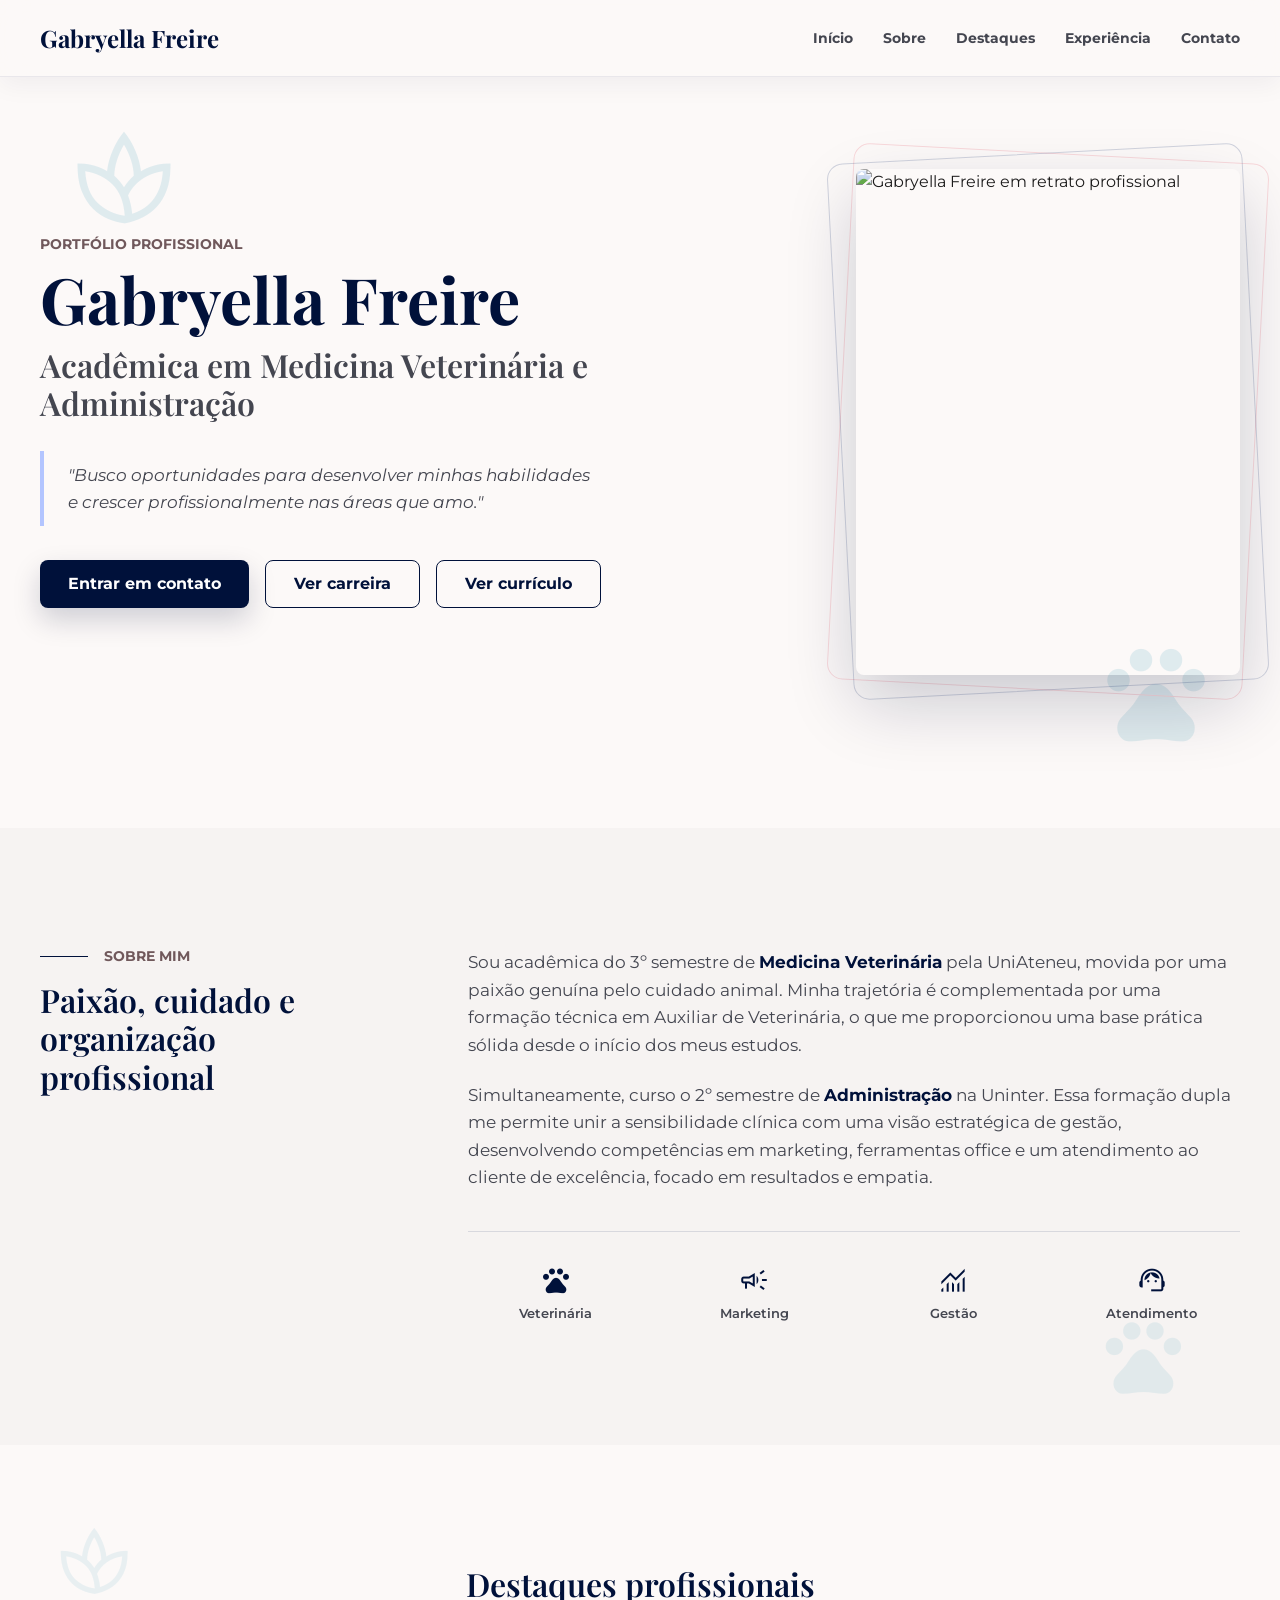
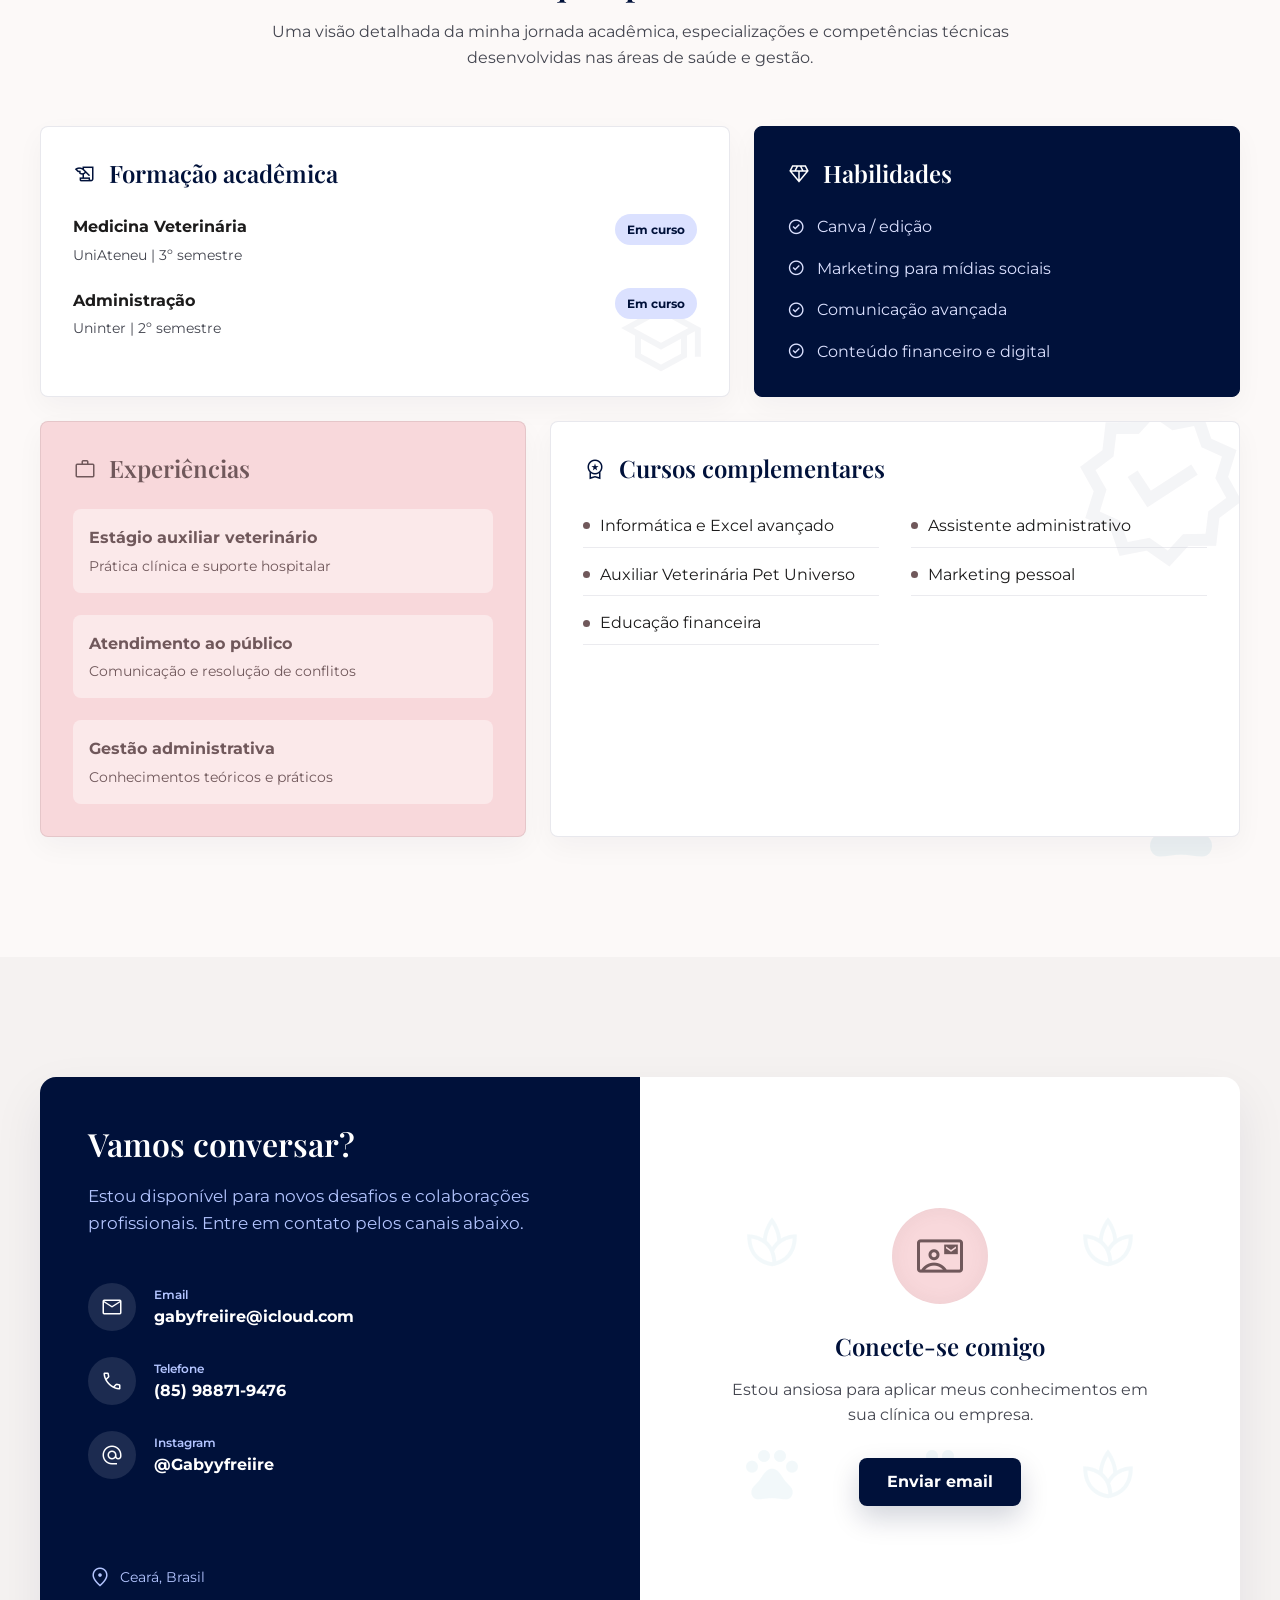
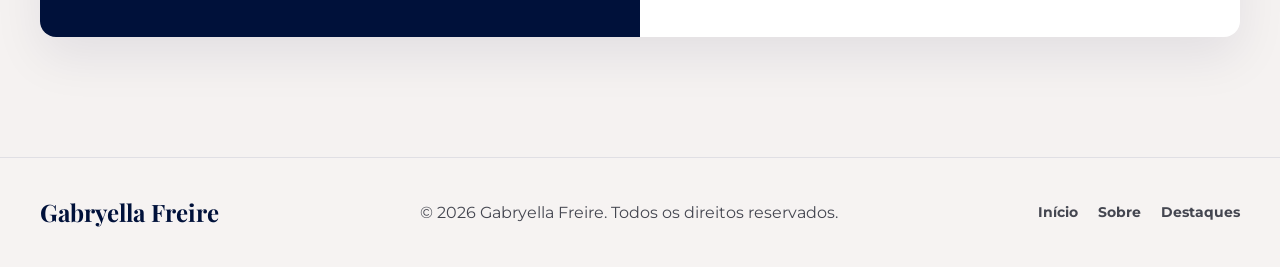
==== index.html @ 9328e7cc "Add files via upload" ====
<!DOCTYPE html>
<html lang="pt-BR">
<head>
  <meta charset="UTF-8">
  <meta name="viewport" content="width=device-width, initial-scale=1.0">
  <meta name="description" content="Portfólio profissional de Gabryella Freire, acadêmica em Medicina Veterinária e Administração.">
  <title>Gabryella Freire | Landing page</title>

  <link rel="preconnect" href="https://fonts.googleapis.com">
  <link rel="preconnect" href="https://fonts.gstatic.com" crossorigin>
  <link href="https://fonts.googleapis.com/css2?family=Montserrat:wght@400;500;600;700&family=Playfair+Display:wght@600;700&display=swap" rel="stylesheet">
  <link href="https://fonts.googleapis.com/css2?family=Material+Symbols+Outlined:wght,FILL@100..700,0..1&display=swap" rel="stylesheet">
  <link rel="stylesheet" href="style.css">
</head>
<body>
  <a class="skip-link" href="#conteudo">Pular para o conteúdo</a>

  <header class="site-header" id="topo">
    <nav class="nav container" aria-label="Navegação principal">
      <a class="brand" href="#home" aria-label="Ir para o início">Gabryella Freire</a>

      <button class="menu-toggle" type="button" aria-expanded="false" aria-controls="menu-principal" aria-label="Abrir menu">
        <span class="material-symbols-outlined" aria-hidden="true">menu</span>
      </button>

      <ul class="nav-list" id="menu-principal">
        <li><a href="#home">Início</a></li>
        <li><a href="#sobre">Sobre</a></li>
        <li><a href="#destaques">Destaques</a></li>
        <li><a href="#experiencias">Experiência</a></li>
        <li><a href="#contato">Contato</a></li>
      </ul>
    </nav>
  </header>

  <main id="conteudo">
    <section class="hero section" id="home" aria-labelledby="hero-title">
      <span class="decor decor-leaf material-symbols-outlined" aria-hidden="true">spa</span>
      <span class="decor decor-paw material-symbols-outlined" aria-hidden="true">pets</span>

      <div class="container hero-grid">
        <div class="hero-content">
          <p class="eyebrow">Portfólio Profissional</p>
          <h1 id="hero-title">Gabryella Freire</h1>
          <h2>Acadêmica em Medicina Veterinária e Administração</h2>
          <p class="hero-quote">"Busco oportunidades para desenvolver minhas habilidades e crescer profissionalmente nas áreas que amo."</p>

          <div class="hero-actions" aria-label="Ações principais">
            <a class="button button-primary" href="#contato">Entrar em contato</a>
            <a class="button button-secondary" href="#destaques">Ver carreira</a>
            <a class="button button-secondary" href="#curriculo-view" data-open-curriculo>Ver currículo</a>
          </div>
        </div>

        <div class="portrait-wrap" aria-label="Retrato profissional de Gabryella Freire">
          <div class="portrait-frame">
            <img
              src="assets/images/gabryella-hero.png"
              alt="Gabryella Freire em retrato profissional"
            >
          </div>
        </div>
      </div>
    </section>

    <section class="section about" id="sobre" aria-labelledby="sobre-title">
      <span class="decor decor-about-paw material-symbols-outlined" aria-hidden="true">pets</span>
      <div class="container split">
        <div class="section-heading">
          <p class="section-kicker">Sobre mim</p>
          <h2 id="sobre-title">Paixão, cuidado e organização profissional</h2>
        </div>

        <div class="about-copy">
          <p>Sou acadêmica do 3º semestre de <strong>Medicina Veterinária</strong> pela UniAteneu, movida por uma paixão genuína pelo cuidado animal. Minha trajetória é complementada por uma formação técnica em Auxiliar de Veterinária, o que me proporcionou uma base prática sólida desde o início dos meus estudos.</p>
          <p>Simultaneamente, curso o 2º semestre de <strong>Administração</strong> na Uninter. Essa formação dupla me permite unir a sensibilidade clínica com uma visão estratégica de gestão, desenvolvendo competências em marketing, ferramentas office e um atendimento ao cliente de excelência, focado em resultados e empatia.</p>

          <ul class="pillars" aria-label="Áreas de atuação">
            <li>
              <span class="material-symbols-outlined" aria-hidden="true">pets</span>
              <span>Veterinária</span>
            </li>
            <li>
              <span class="material-symbols-outlined" aria-hidden="true">campaign</span>
              <span>Marketing</span>
            </li>
            <li>
              <span class="material-symbols-outlined" aria-hidden="true">monitoring</span>
              <span>Gestão</span>
            </li>
            <li>
              <span class="material-symbols-outlined" aria-hidden="true">support_agent</span>
              <span>Atendimento</span>
            </li>
          </ul>
        </div>
      </div>
    </section>

    <section class="section highlights" id="destaques" aria-labelledby="destaques-title">
      <span class="decor decor-highlights-leaf material-symbols-outlined" aria-hidden="true">spa</span>
      <span class="decor decor-highlights-paw material-symbols-outlined" aria-hidden="true">pets</span>
      <div class="container">
        <div class="center-heading">
          <h2 id="destaques-title">Destaques profissionais</h2>
          <p>Uma visão detalhada da minha jornada acadêmica, especializações e competências técnicas desenvolvidas nas áreas de saúde e gestão.</p>
        </div>

        <div class="bento-grid">
          <article class="card card-wide" id="formacao" aria-labelledby="formacao-title">
            <span class="card-watermark material-symbols-outlined" aria-hidden="true">school</span>
            <div class="card-title">
              <span class="material-symbols-outlined" aria-hidden="true">history_edu</span>
              <h3 id="formacao-title">Formação acadêmica</h3>
            </div>

            <div class="timeline-list">
              <div class="timeline-item">
                <div>
                  <h4>Medicina Veterinária</h4>
                  <p>UniAteneu | 3º semestre</p>
                </div>
                <span class="status">Em curso</span>
              </div>
              <div class="timeline-item">
                <div>
                  <h4>Administração</h4>
                  <p>Uninter | 2º semestre</p>
                </div>
                <span class="status">Em curso</span>
              </div>
            </div>
          </article>

          <article class="card card-primary" id="habilidades" aria-labelledby="habilidades-title">
            <div class="card-title">
              <span class="material-symbols-outlined" aria-hidden="true">diamond</span>
              <h3 id="habilidades-title">Habilidades</h3>
            </div>

            <ul class="check-list">
              <li>Canva / edição</li>
              <li>Marketing para mídias sociais</li>
              <li>Comunicação avançada</li>
              <li>Conteúdo financeiro e digital</li>
            </ul>
          </article>

          <article class="card card-pink" id="experiencias" aria-labelledby="experiencias-title">
            <div class="card-title">
              <span class="material-symbols-outlined" aria-hidden="true">work</span>
              <h3 id="experiencias-title">Experiências</h3>
            </div>

            <div class="experience-list">
              <div>
                <h4>Estágio auxiliar veterinário</h4>
                <p>Prática clínica e suporte hospitalar</p>
              </div>
              <div>
                <h4>Atendimento ao público</h4>
                <p>Comunicação e resolução de conflitos</p>
              </div>
              <div>
                <h4>Gestão administrativa</h4>
                <p>Conhecimentos teóricos e práticos</p>
              </div>
            </div>
          </article>

          <article class="card card-wide" id="cursos" aria-labelledby="cursos-title">
            <span class="card-watermark material-symbols-outlined" aria-hidden="true">verified</span>
            <div class="card-title">
              <span class="material-symbols-outlined" aria-hidden="true">workspace_premium</span>
              <h3 id="cursos-title">Cursos complementares</h3>
            </div>

            <ul class="course-list">
              <li>Informática e Excel avançado</li>
              <li>Assistente administrativo</li>
              <li>Auxiliar Veterinária Pet Universo</li>
              <li>Marketing pessoal</li>
              <li>Educação financeira</li>
            </ul>
          </article>
        </div>
      </div>
    </section>

    <section class="section contact" id="contato" aria-labelledby="contato-title">
      <div class="container contact-panel">
        <div class="contact-info">
          <div>
            <h2 id="contato-title">Vamos conversar?</h2>
            <p>Estou disponível para novos desafios e colaborações profissionais. Entre em contato pelos canais abaixo.</p>

            <address class="contact-list">
              <a href="mailto:gabyfreiire@icloud.com" data-copy="gabyfreiire@icloud.com" data-copy-message="Email copiado!">
                <span class="material-symbols-outlined" aria-hidden="true">mail</span>
                <span><small>Email</small>gabyfreiire@icloud.com</span>
              </a>
              <a href="tel:+5585988719476" data-copy="(85) 98871-9476" data-copy-message="Telefone copiado!">
                <span class="material-symbols-outlined" aria-hidden="true">call</span>
                <span><small>Telefone</small>(85) 98871-9476</span>
              </a>
              <a href="https://www.instagram.com/gabyyfreiire/" target="_blank" rel="noopener noreferrer">
                <span class="material-symbols-outlined" aria-hidden="true">alternate_email</span>
                <span><small>Instagram</small>@Gabyyfreiire</span>
              </a>
            </address>
          </div>

          <p class="location">
            <span class="material-symbols-outlined" aria-hidden="true">location_on</span>
            Ceará, Brasil
          </p>
        </div>

        <div class="contact-cta">
          <div class="contact-pattern" aria-hidden="true">
            <span class="material-symbols-outlined">spa</span>
            <span class="material-symbols-outlined">pets</span>
            <span class="material-symbols-outlined">spa</span>
            <span class="material-symbols-outlined">pets</span>
            <span class="material-symbols-outlined">pets</span>
            <span class="material-symbols-outlined">spa</span>
          </div>

          <div class="contact-cta-content">
            <span class="contact-icon material-symbols-outlined" aria-hidden="true">contact_mail</span>
            <h3>Conecte-se comigo</h3>
            <p>Estou ansiosa para aplicar meus conhecimentos em sua clínica ou empresa.</p>
            <a
              class="button button-primary"
              href="https://mail.google.com/mail/?view=cm&fs=1&to=gabyfreiire%40icloud.com&su=Contato%20pelo%20portf%C3%B3lio"
              target="_blank"
              rel="noopener noreferrer"
              data-email-action
            >Enviar email</a>
          </div>
        </div>
      </div>
    </section>
  </main>

  <section class="curriculo-view" id="curriculo-view" aria-labelledby="curriculo-view-title" hidden>
    <div class="container curriculo-view-shell">
      <div class="curriculo-view-header">
        <h1 id="curriculo-view-title">Currículo Gabryella Freire</h1>
        <button class="button button-primary" type="button" data-close-curriculo>Voltar ao site</button>
      </div>

      <div class="curriculo-preview">
        <img
          src="assets/curriculo-gabryella.png"
          alt="Currículo de Gabryella Freire"
          data-curriculo-image
          hidden
        >
        <div class="curriculo-placeholder" data-curriculo-placeholder>
          <h2>Currículo em breve</h2>
          <p>Adicione o arquivo <strong>assets/curriculo-gabryella.png</strong> para visualizar o currículo aqui.</p>
        </div>
      </div>
    </div>
  </section>

  <footer class="site-footer">
    <div class="container footer-content">
      <a class="brand" href="#topo">Gabryella Freire</a>
      <p>© 2026 Gabryella Freire. Todos os direitos reservados.</p>
      <div class="footer-links" aria-label="Links do rodapé">
        <a href="#home">Início</a>
        <a href="#sobre">Sobre</a>
        <a href="#destaques">Destaques</a>
      </div>
    </div>
  </footer>

  <div class="toast" role="status" aria-live="polite" aria-atomic="true"></div>
  <script src="script.js"></script>
</body>
</html>
---- style.css ----
:root {
  --surface: #fcf9f8;
  --surface-low: #f6f3f2;
  --surface-high: #e5e2e1;
  --white: #ffffff;
  --ink: #1c1b1b;
  --muted: #444650;
  --line: #c5c6d2;
  --primary: #00113a;
  --primary-bright: #002366;
  --primary-soft: #dbe1ff;
  --primary-soft-strong: #b3c5ff;
  --pink: #f8d8db;
  --pink-strong: #70585b;
  --decor-accent: #2790b0;
  --shadow: 0 20px 50px rgba(0, 17, 58, 0.08);
  --shadow-hover: 0 26px 60px rgba(0, 17, 58, 0.14);
  --radius: 8px;
  --radius-lg: 16px;
  --container: 1200px;
  --section-gap: 120px;
}

* {
  box-sizing: border-box;
}

html {
  scroll-behavior: smooth;
}

body {
  margin: 0;
  background: var(--surface);
  color: var(--ink);
  font-family: "Montserrat", Arial, sans-serif;
  font-size: 16px;
  line-height: 1.6;
}

body.menu-open {
  overflow: hidden;
}

img {
  display: block;
  max-width: 100%;
}

a {
  color: inherit;
  text-decoration: none;
}

button {
  font: inherit;
}

h1,
h2,
h3 {
  margin: 0;
  color: var(--primary);
  font-family: "Playfair Display", Georgia, serif;
  letter-spacing: 0;
  line-height: 1.2;
}

h1 {
  font-size: 4rem;
  font-weight: 700;
}

h2 {
  font-size: 2rem;
  font-weight: 600;
}

h3 {
  font-size: 1.5rem;
  font-weight: 600;
}

p {
  margin: 0;
}

ul {
  margin: 0;
  padding: 0;
  list-style: none;
}

.material-symbols-outlined {
  font-variation-settings: "FILL" 0, "wght" 300, "GRAD" 0, "opsz" 24;
  vertical-align: middle;
}

.skip-link {
  position: fixed;
  top: 12px;
  left: 12px;
  z-index: 100;
  padding: 10px 14px;
  border-radius: var(--radius);
  background: var(--primary);
  color: var(--white);
  transform: translateY(-150%);
  transition: transform 180ms ease;
}

.skip-link:focus {
  transform: translateY(0);
}

.container {
  width: min(100% - 48px, var(--container));
  margin-inline: auto;
}

.section {
  padding: var(--section-gap) 0;
  scroll-margin-top: 92px;
}

.site-header {
  position: fixed;
  inset: 0 0 auto;
  z-index: 50;
  border-bottom: 1px solid rgba(197, 198, 210, 0.35);
  background: rgba(252, 249, 248, 0.88);
  box-shadow: 0 8px 24px rgba(0, 17, 58, 0.05);
  backdrop-filter: blur(16px);
}

.nav {
  display: flex;
  min-height: 76px;
  align-items: center;
  justify-content: space-between;
  gap: 24px;
}

.brand {
  color: var(--primary);
  font-family: "Playfair Display", Georgia, serif;
  font-size: 1.5rem;
  font-weight: 700;
  line-height: 1.2;
}

.nav-list {
  display: flex;
  align-items: center;
  gap: 30px;
}

.nav-list a,
.footer-links a {
  color: var(--muted);
  font-size: 0.9rem;
  font-weight: 700;
  transition: color 180ms ease;
}

.nav-list a:hover,
.nav-list a:focus-visible,
.footer-links a:hover,
.footer-links a:focus-visible {
  color: var(--primary);
}

.menu-toggle {
  display: none;
  width: 44px;
  height: 44px;
  place-items: center;
  border: 1px solid rgba(0, 17, 58, 0.28);
  border-radius: var(--radius);
  background: var(--primary-soft);
  color: var(--primary);
  cursor: pointer;
}

.menu-toggle .material-symbols-outlined {
  font-size: 1.75rem;
  line-height: 1;
}

.hero {
  position: relative;
  display: flex;
  min-height: 92vh;
  align-items: center;
  overflow: hidden;
  padding-top: 136px;
}

.hero-grid {
  display: grid;
  grid-template-columns: minmax(0, 1fr) minmax(320px, 0.78fr);
  gap: 72px;
  align-items: center;
}

.hero-content {
  max-width: 660px;
}

.eyebrow,
.section-kicker {
  color: var(--pink-strong);
  font-size: 0.88rem;
  font-weight: 700;
  line-height: 1.2;
  text-transform: uppercase;
}

.section-kicker {
  display: flex;
  align-items: center;
  gap: 16px;
  margin-bottom: 16px;
}

.section-kicker::before {
  content: "";
  width: 48px;
  height: 1px;
  background: var(--primary);
}

.hero h1 {
  margin-top: 8px;
}

.hero h2 {
  max-width: 620px;
  margin-top: 8px;
  color: var(--muted);
}

.hero-quote {
  max-width: 560px;
  margin-top: 28px;
  padding: 10px 0 10px 24px;
  border-left: 4px solid var(--primary-soft-strong);
  color: var(--muted);
  font-size: 1.08rem;
  font-style: italic;
}

.hero-actions {
  display: flex;
  flex-wrap: wrap;
  gap: 16px;
  margin-top: 34px;
}

.button {
  display: inline-flex;
  min-height: 48px;
  align-items: center;
  justify-content: center;
  border-radius: var(--radius);
  padding: 13px 28px;
  font-weight: 700;
  line-height: 1.2;
  transition: background 180ms ease, box-shadow 180ms ease, color 180ms ease, transform 180ms ease;
}

.button:hover,
.button:focus-visible {
  transform: translateY(-2px);
}

.button-primary {
  background: var(--primary);
  color: var(--white);
  box-shadow: 0 12px 28px rgba(0, 17, 58, 0.18);
}

.button-primary:hover,
.button-primary:focus-visible {
  background: var(--primary-bright);
  box-shadow: 0 16px 36px rgba(0, 17, 58, 0.24);
}

.button-secondary {
  border: 1px solid var(--primary);
  color: var(--primary);
}

.button-secondary:hover,
.button-secondary:focus-visible {
  background: rgba(248, 216, 219, 0.35);
}

.portrait-wrap {
  justify-self: end;
}

.portrait-frame {
  position: relative;
  width: min(384px, 78vw);
  aspect-ratio: 0.76;
  border-radius: var(--radius-lg);
}

.portrait-frame::before,
.portrait-frame::after {
  content: "";
  position: absolute;
  inset: -16px;
  border-radius: var(--radius-lg);
  pointer-events: none;
  transition: transform 300ms ease;
}

.portrait-frame::before {
  border: 1px solid var(--pink);
  transform: rotate(3deg);
}

.portrait-frame::after {
  border: 1px solid rgba(0, 35, 102, 0.18);
  transform: rotate(-3deg);
}

.portrait-frame:hover::before {
  transform: rotate(6deg);
}

.portrait-frame:hover::after {
  transform: rotate(-1deg);
}

.portrait-frame img {
  position: relative;
  z-index: 1;
  width: 100%;
  height: 100%;
  border-radius: var(--radius);
  box-shadow: 0 28px 70px rgba(0, 17, 58, 0.2);
  filter: grayscale(20%);
  object-fit: cover;
  transition: filter 300ms ease;
}

.portrait-frame:hover img {
  filter: grayscale(0);
}

.decor {
  position: absolute;
  z-index: 0;
  color: var(--decor-accent);
  font-size: 7.5rem;
  opacity: 0.13;
  pointer-events: none;
  user-select: none;
}

.decor-leaf {
  top: 116px;
  left: 5vw;
}

.decor-paw {
  right: 5vw;
  bottom: 76px;
}

.about {
  position: relative;
  overflow: hidden;
  background: var(--surface-low);
}

.about .container,
.highlights .container {
  position: relative;
  z-index: 1;
}

.decor-about-paw {
  right: 7vw;
  bottom: 42px;
  font-size: 5.8rem;
  opacity: 0.095;
}

.highlights {
  position: relative;
  overflow: hidden;
}

.decor-highlights-leaf {
  top: 72px;
  left: 4vw;
  font-size: 5.4rem;
  opacity: 0.085;
}

.decor-highlights-paw {
  right: 4vw;
  bottom: 92px;
  font-size: 6rem;
  opacity: 0.075;
}

.split {
  display: grid;
  grid-template-columns: 0.45fr 1fr;
  gap: 80px;
  align-items: start;
}

.about-copy {
  color: var(--muted);
  font-size: 1.08rem;
}

.about-copy p + p {
  margin-top: 22px;
}

.about-copy strong {
  color: var(--primary);
}

.pillars {
  display: grid;
  grid-template-columns: repeat(4, minmax(0, 1fr));
  gap: 22px;
  margin-top: 40px;
  padding-top: 32px;
  border-top: 1px solid rgba(197, 198, 210, 0.6);
}

.pillars li {
  display: grid;
  justify-items: center;
  gap: 8px;
  color: var(--muted);
  font-size: 0.8rem;
  font-weight: 600;
  text-align: center;
}

.pillars .material-symbols-outlined {
  color: var(--primary);
  font-size: 2rem;
}

.center-heading {
  max-width: 760px;
  margin: 0 auto 56px;
  text-align: center;
}

.center-heading p {
  margin-top: 16px;
  color: var(--muted);
}

.bento-grid {
  display: grid;
  grid-template-columns: repeat(12, minmax(0, 1fr));
  gap: 24px;
}

.card {
  position: relative;
  min-height: 100%;
  overflow: hidden;
  border: 1px solid rgba(197, 198, 210, 0.4);
  border-radius: var(--radius);
  background: var(--white);
  box-shadow: 0 10px 28px rgba(0, 17, 58, 0.04);
  padding: 32px;
  transition: box-shadow 220ms ease, transform 220ms ease;
}

.card:hover {
  box-shadow: var(--shadow-hover);
  transform: translateY(-4px);
}

.card-wide {
  grid-column: span 7;
}

.card-primary {
  grid-column: span 5;
  border-color: var(--primary);
  background: var(--primary);
  color: var(--primary-soft);
}

.card-pink {
  grid-column: span 5;
  border-color: rgba(112, 88, 91, 0.14);
  background: var(--pink);
  color: var(--pink-strong);
}

.card-title {
  position: relative;
  z-index: 1;
  display: flex;
  align-items: center;
  gap: 12px;
  margin-bottom: 26px;
}

.card-title .material-symbols-outlined {
  color: var(--primary);
}

.card-primary .card-title .material-symbols-outlined,
.card-primary h3 {
  color: var(--white);
}

.card-pink h3,
.card-pink .card-title .material-symbols-outlined {
  color: var(--pink-strong);
}

.card-watermark {
  position: absolute;
  right: 20px;
  bottom: 8px;
  color: rgba(0, 17, 58, 0.045);
  font-size: 6rem;
}

.card:nth-child(4) .card-watermark {
  top: -34px;
  right: -18px;
  bottom: auto;
  font-size: 12rem;
  transform: rotate(12deg);
}

.timeline-list,
.experience-list {
  position: relative;
  z-index: 1;
  display: grid;
  gap: 22px;
}

.timeline-item {
  display: flex;
  align-items: flex-start;
  justify-content: space-between;
  gap: 18px;
}

.timeline-item h4,
.experience-list h4 {
  margin: 0;
  color: var(--ink);
  font-size: 1rem;
}

.timeline-item p,
.experience-list p {
  margin-top: 4px;
  color: var(--muted);
  font-size: 0.86rem;
}

.status {
  flex: 0 0 auto;
  border-radius: 999px;
  background: var(--primary-soft);
  color: var(--primary);
  padding: 6px 12px;
  font-size: 0.75rem;
  font-weight: 700;
}

.check-list {
  display: grid;
  gap: 16px;
}

.check-list li {
  display: flex;
  align-items: center;
  gap: 12px;
}

.check-list li::before {
  content: "check_circle";
  color: var(--primary-soft);
  font-family: "Material Symbols Outlined";
  font-size: 1.15rem;
  line-height: 1;
}

.experience-list > div {
  border-radius: var(--radius);
  background: rgba(255, 255, 255, 0.42);
  padding: 16px;
}

.experience-list h4,
.experience-list p {
  color: var(--pink-strong);
}

.course-list {
  position: relative;
  z-index: 1;
  display: grid;
  grid-template-columns: repeat(2, minmax(0, 1fr));
  column-gap: 32px;
  row-gap: 10px;
}

.course-list li {
  display: flex;
  align-items: center;
  gap: 10px;
  border-bottom: 1px solid rgba(197, 198, 210, 0.35);
  padding: 4px 0 8px;
}

.course-list li::before {
  content: "";
  width: 7px;
  height: 7px;
  flex: 0 0 auto;
  border-radius: 50%;
  background: var(--pink-strong);
}

.contact {
  background: rgba(229, 226, 225, 0.3);
}

.contact-panel {
  display: grid;
  grid-template-columns: 1fr 1fr;
  overflow: hidden;
  border-radius: var(--radius-lg);
  background: var(--white);
  box-shadow: var(--shadow);
}

.contact-info {
  display: flex;
  min-height: 560px;
  flex-direction: column;
  justify-content: space-between;
  background: var(--primary);
  color: var(--white);
  padding: 48px;
}

.contact-info h2 {
  color: var(--white);
}

.contact-info > div > p {
  max-width: 500px;
  margin-top: 20px;
  color: var(--primary-soft-strong);
  font-size: 1.05rem;
}

.contact-list {
  display: grid;
  gap: 26px;
  margin-top: 46px;
  font-style: normal;
}

.contact-list a {
  display: flex;
  align-items: center;
  gap: 18px;
}

.contact-list a > .material-symbols-outlined {
  display: grid;
  width: 48px;
  height: 48px;
  flex: 0 0 auto;
  place-items: center;
  border-radius: 50%;
  background: rgba(255, 255, 255, 0.11);
  transition: background 180ms ease;
}

.contact-list a:hover > .material-symbols-outlined,
.contact-list a:focus-visible > .material-symbols-outlined {
  background: rgba(255, 255, 255, 0.2);
}

.contact-list small {
  display: block;
  color: var(--primary-soft-strong);
  font-size: 0.75rem;
  font-weight: 600;
}

.contact-list span:last-child {
  font-weight: 700;
  overflow-wrap: anywhere;
}

.location {
  display: flex;
  align-items: center;
  gap: 8px;
  color: var(--primary-soft-strong);
  font-size: 0.86rem;
}

.contact-cta {
  position: relative;
  display: grid;
  min-height: 560px;
  place-items: center;
  padding: 48px;
}

.contact-pattern {
  position: absolute;
  inset: 0;
  display: grid;
  grid-template-columns: repeat(3, 1fr);
  align-items: center;
  justify-items: center;
  padding: 48px;
  color: var(--decor-accent);
  opacity: 0.055;
  pointer-events: none;
}

.contact-pattern .material-symbols-outlined {
  font-size: 4rem;
}

.contact-cta-content {
  position: relative;
  z-index: 1;
  max-width: 420px;
  text-align: center;
}

.contact-icon {
  display: grid;
  width: 96px;
  height: 96px;
  place-items: center;
  border-radius: 50%;
  margin: 0 auto 28px;
  background: var(--pink);
  box-shadow: inset 0 0 18px rgba(112, 88, 91, 0.08);
  color: var(--pink-strong);
  font-size: 3rem;
}

.contact-cta-content p {
  margin: 16px 0 30px;
  color: var(--muted);
}

.site-footer {
  border-top: 1px solid rgba(197, 198, 210, 0.45);
  background: var(--surface-low);
  padding: 40px 0;
}

.footer-content {
  display: flex;
  align-items: center;
  justify-content: space-between;
  gap: 24px;
}

.footer-content p {
  color: var(--muted);
  text-align: center;
}

.footer-links {
  display: flex;
  gap: 20px;
}

.toast {
  position: fixed;
  right: 24px;
  bottom: 24px;
  z-index: 80;
  max-width: calc(100vw - 48px);
  border: 1px solid rgba(197, 198, 210, 0.45);
  border-radius: var(--radius);
  background: var(--primary);
  box-shadow: var(--shadow);
  color: var(--white);
  font-weight: 700;
  opacity: 0;
  padding: 12px 16px;
  pointer-events: none;
  transform: translateY(10px);
  transition: opacity 180ms ease, transform 180ms ease;
}

.toast.is-visible {
  opacity: 1;
  transform: translateY(0);
}

.resume-nav a {
  color: var(--muted);
  font-size: 0.9rem;
  font-weight: 700;
  transition: color 180ms ease;
}

.resume-nav a:hover,
.resume-nav a:focus-visible {
  color: var(--primary);
}

.resume-main {
  padding-top: 76px;
}

.resume-page .section {
  padding-top: 64px;
}

.resume-shell {
  display: grid;
  gap: 28px;
}

.resume-header {
  display: flex;
  align-items: flex-end;
  justify-content: space-between;
  gap: 24px;
}

.resume-header h1 {
  margin-top: 8px;
  font-size: 3rem;
}

.resume-viewer {
  width: 100%;
  min-height: 74vh;
  border: 1px solid rgba(197, 198, 210, 0.55);
  border-radius: var(--radius-lg);
  background: var(--white);
  box-shadow: var(--shadow);
}

.resume-pdf {
  display: block;
  width: 100%;
  min-height: 74vh;
  border: 0;
  border-radius: var(--radius-lg);
}

.resume-fallback {
  display: grid;
  min-height: 420px;
  place-items: center;
  gap: 14px;
  padding: 40px;
  text-align: center;
}

.resume-fallback .material-symbols-outlined {
  color: var(--primary);
  font-size: 3rem;
}

.resume-fallback p {
  color: var(--muted);
}

.curriculo-view {
  min-height: 100vh;
  padding: 64px 0;
  background: var(--surface);
}

body.is-curriculo-open .site-header,
body.is-curriculo-open main,
body.is-curriculo-open .site-footer {
  display: none;
}

body.is-curriculo-open .curriculo-view {
  display: block;
}

.curriculo-view-shell {
  display: grid;
  gap: 28px;
}

.curriculo-view-header {
  display: flex;
  align-items: center;
  justify-content: space-between;
  gap: 24px;
}

.curriculo-view-header h1 {
  font-size: 3rem;
}

.curriculo-preview {
  overflow: hidden;
  border: 1px solid rgba(197, 198, 210, 0.55);
  border-radius: var(--radius-lg);
  background: var(--white);
  box-shadow: var(--shadow);
}

.curriculo-preview img {
  width: 100%;
  height: auto;
}

.curriculo-preview img[hidden],
.curriculo-placeholder[hidden] {
  display: none;
}

.curriculo-placeholder {
  display: grid;
  min-height: 520px;
  place-items: center;
  gap: 14px;
  padding: 40px;
  text-align: center;
}

.curriculo-placeholder p {
  color: var(--muted);
}

@media (max-width: 980px) {
  :root {
    --section-gap: 82px;
  }

  body.menu-open::before {
    content: "";
    position: fixed;
    inset: 0;
    z-index: 45;
    background: rgba(0, 17, 58, 0.36);
    backdrop-filter: blur(10px);
  }

  .menu-toggle {
    display: grid;
    position: relative;
    z-index: 63;
  }

  .nav-list {
    position: fixed;
    inset: 0 0 0 auto;
    display: grid;
    width: min(82vw, 360px);
    min-height: 100vh;
    align-content: start;
    gap: 8px;
    z-index: 62;
    border-left: 1px solid rgba(255, 255, 255, 0.18);
    background: rgba(0, 17, 58, 0.9);
    box-shadow: -24px 0 70px rgba(0, 17, 58, 0.28);
    opacity: 0;
    pointer-events: none;
    padding: 104px 24px 32px;
    transform: translateX(100%);
    transition: opacity 220ms ease, transform 220ms ease;
  }

  .nav-list.is-open {
    opacity: 1;
    pointer-events: auto;
    transform: translateX(0);
  }

  .nav-list a {
    display: flex;
    min-height: 52px;
    align-items: center;
    border-bottom: 1px solid rgba(255, 255, 255, 0.12);
    color: var(--white);
    padding: 12px 2px;
  }

  .nav-list a:hover,
  .nav-list a:focus-visible {
    color: var(--primary-soft-strong);
  }

  .hero {
    min-height: auto;
    padding-top: 112px;
  }

  .hero-grid,
  .split,
  .contact-panel {
    grid-template-columns: 1fr;
  }

  .hero-grid {
    gap: 48px;
  }

  .hero-content {
    order: 2;
  }

  .portrait-wrap {
    order: 1;
    justify-self: center;
  }

  .split {
    gap: 36px;
  }

  .card-wide,
  .card-primary,
  .card-pink {
    grid-column: span 12;
  }

  .contact-info,
  .contact-cta {
    min-height: auto;
  }

  .footer-content {
    flex-direction: column;
  }

  .resume-header {
    align-items: flex-start;
    flex-direction: column;
  }

  .curriculo-view-header {
    align-items: flex-start;
    flex-direction: column;
  }
}

@media (max-width: 640px) {
  :root {
    --section-gap: 64px;
  }

  .container {
    width: min(100% - 32px, var(--container));
  }

  h1 {
    font-size: 2.35rem;
  }

  h2 {
    font-size: 1.65rem;
  }

  .brand {
    font-size: 1.28rem;
  }

  .hero-actions,
  .button {
    width: 100%;
  }

  .portrait-frame {
    width: min(312px, 82vw);
  }

  .decor {
    font-size: 5rem;
  }

  .pillars {
    grid-template-columns: repeat(2, minmax(0, 1fr));
  }

  .bento-grid {
    grid-template-columns: 1fr;
  }

  .card,
  .contact-info,
  .contact-cta {
    padding: 24px;
  }

  .card-wide,
  .card-primary,
  .card-pink {
    grid-column: auto;
  }

  .timeline-item {
    display: grid;
  }

  .status {
    width: fit-content;
  }

  .course-list {
    grid-template-columns: 1fr;
  }

  .contact-list a {
    align-items: flex-start;
  }

  .footer-links {
    flex-wrap: wrap;
    justify-content: center;
  }

  .toast {
    right: 16px;
    bottom: 16px;
    max-width: calc(100vw - 32px);
  }

  .resume-header h1 {
    font-size: 2.35rem;
  }

  .resume-viewer {
    min-height: 68vh;
  }

  .resume-pdf {
    min-height: 68vh;
  }

  .curriculo-view {
    padding: 32px 0;
  }

  .curriculo-view-header h1 {
    font-size: 2.35rem;
  }

  .curriculo-placeholder {
    min-height: 420px;
    padding: 24px;
  }
}
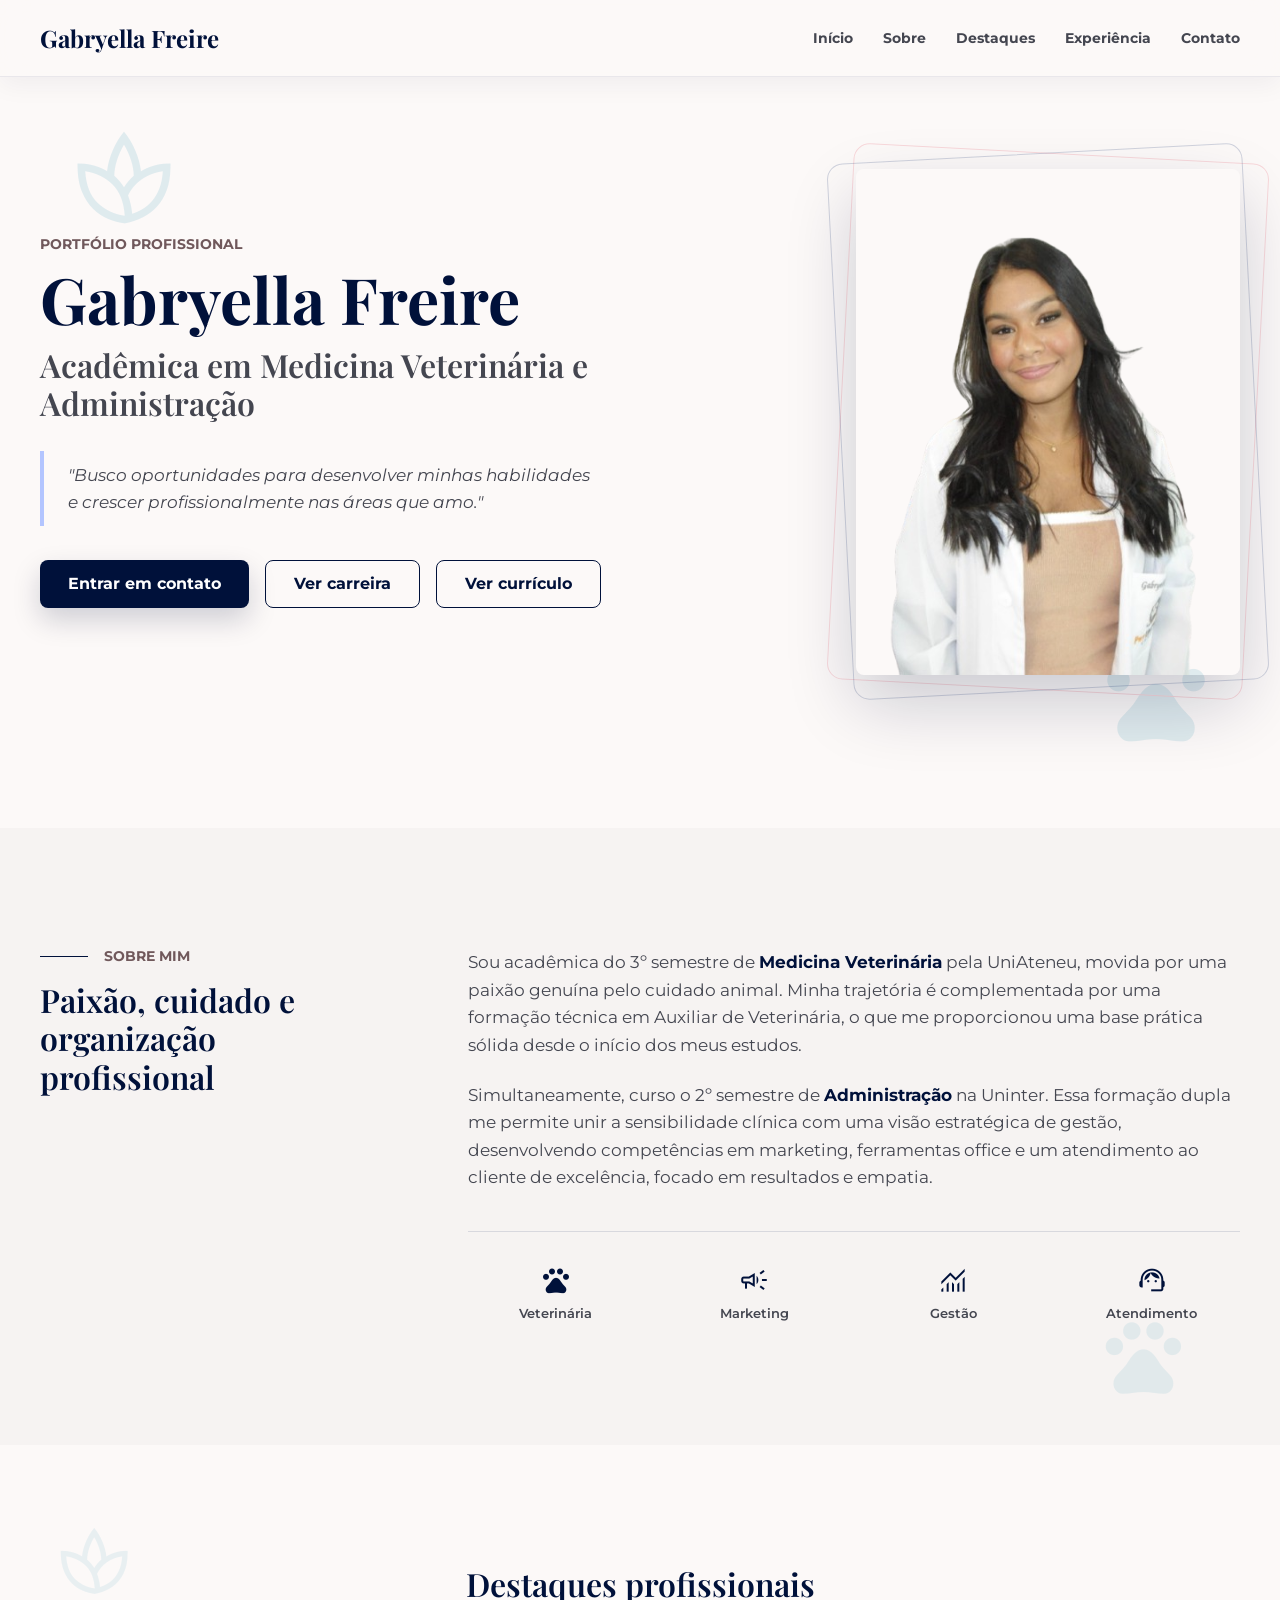
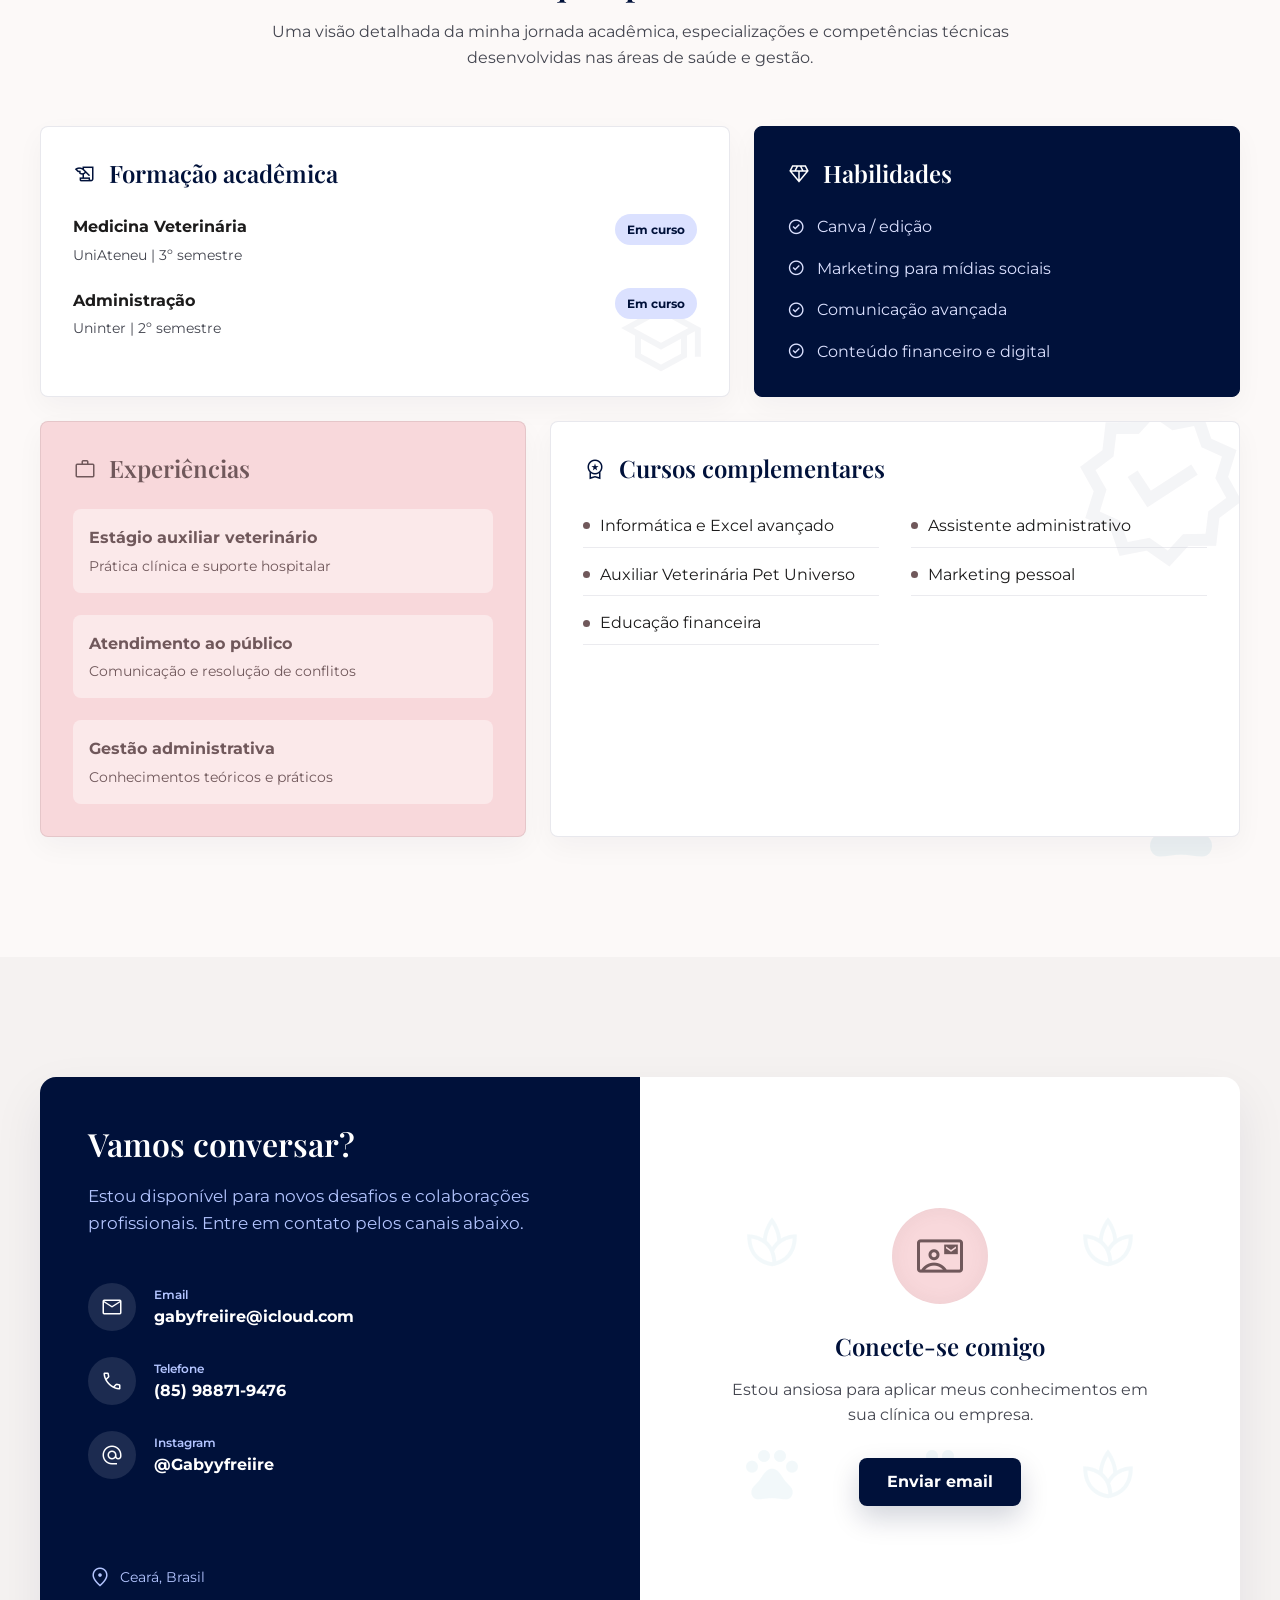
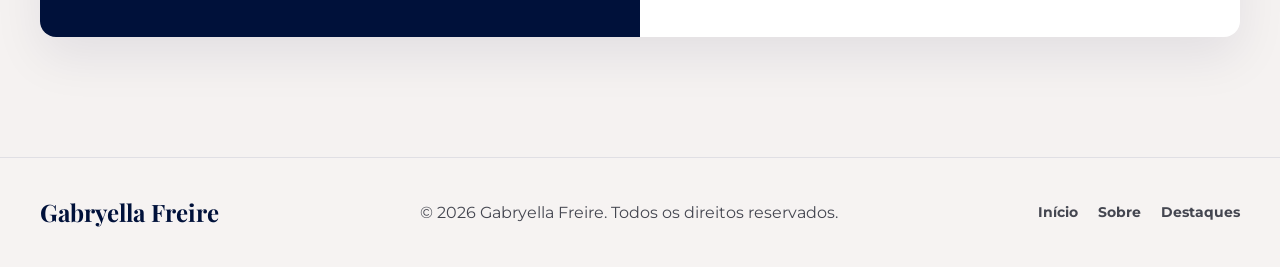
==== commit f9afa41a: "favicon" ====
--- a/index.html
+++ b/index.html
@@ -5,6 +5,7 @@
   <meta name="viewport" content="width=device-width, initial-scale=1.0">
   <meta name="description" content="Portfólio profissional de Gabryella Freire, acadêmica em Medicina Veterinária e Administração.">
   <title>Gabryella Freire | Landing page</title>
+  <link rel="icon" href="favicon.png" type="image/png">
 
   <link rel="preconnect" href="https://fonts.googleapis.com">
   <link rel="preconnect" href="https://fonts.gstatic.com" crossorigin>
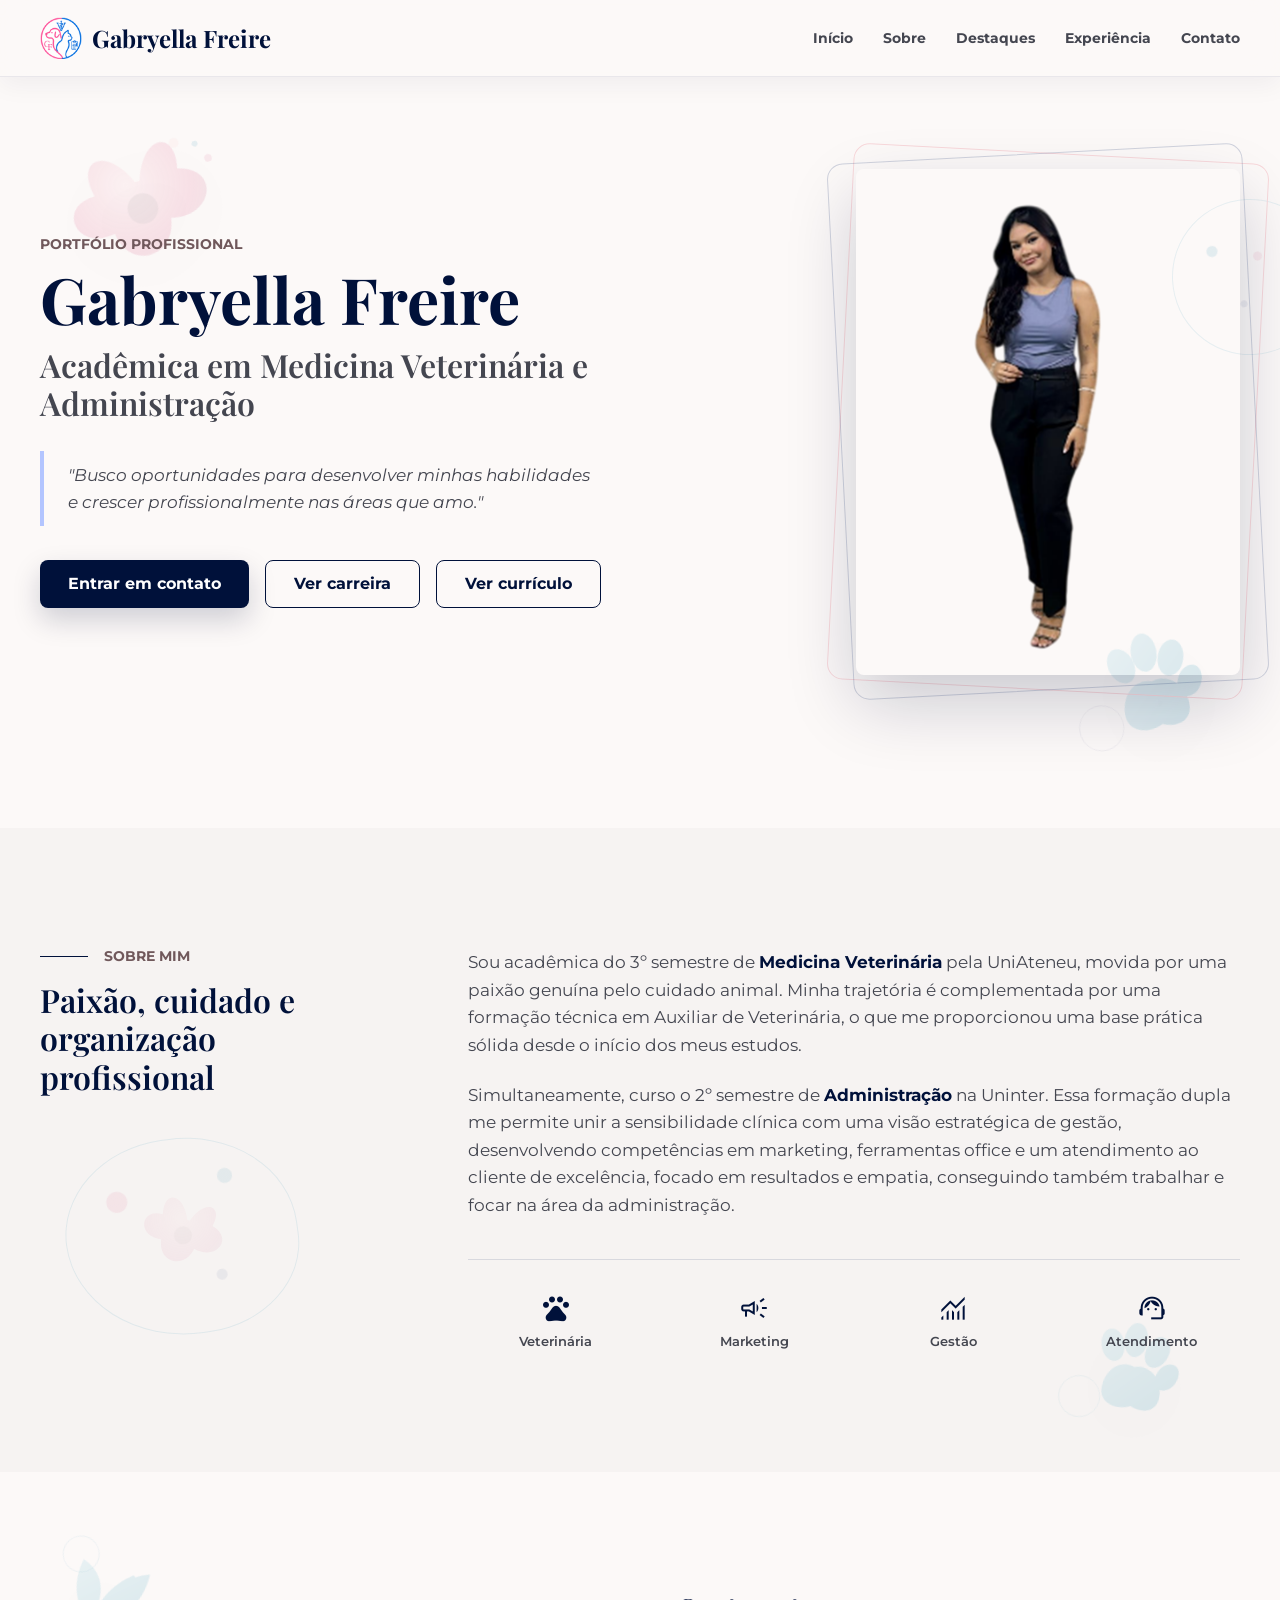
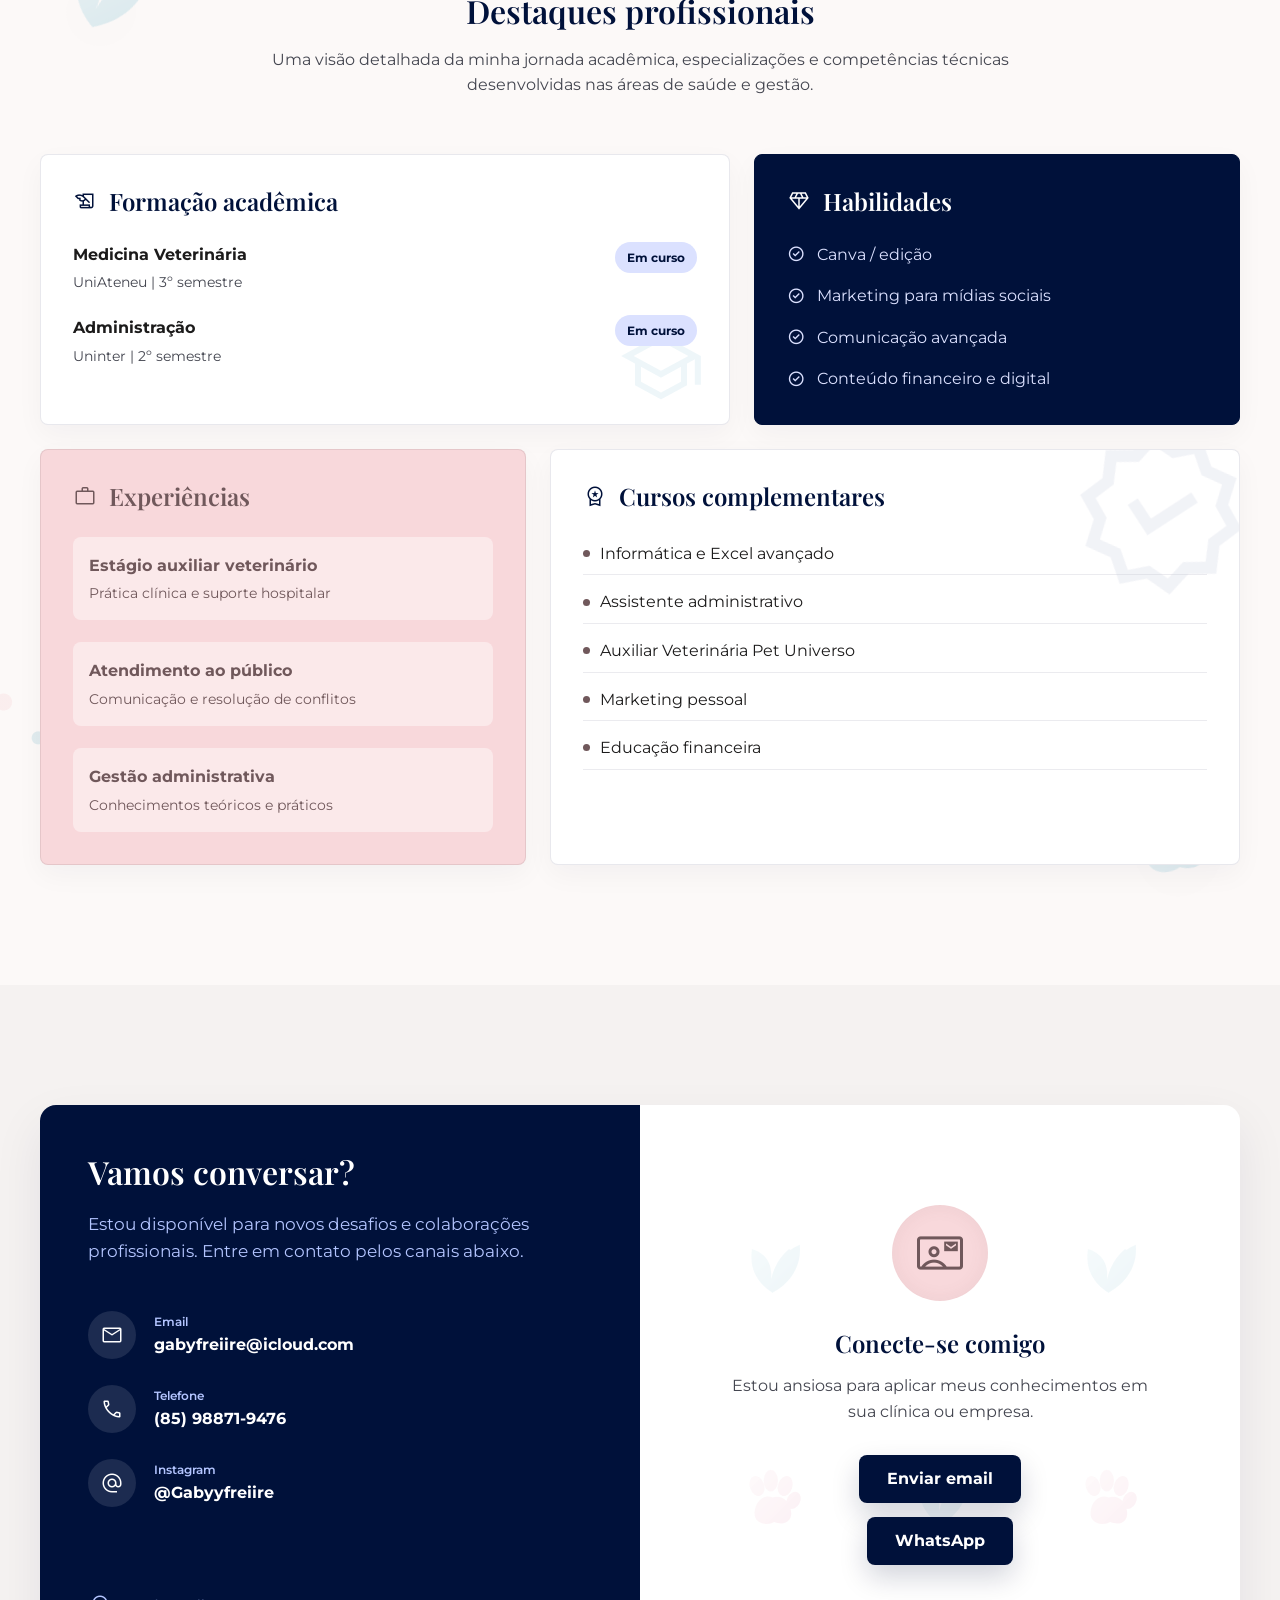
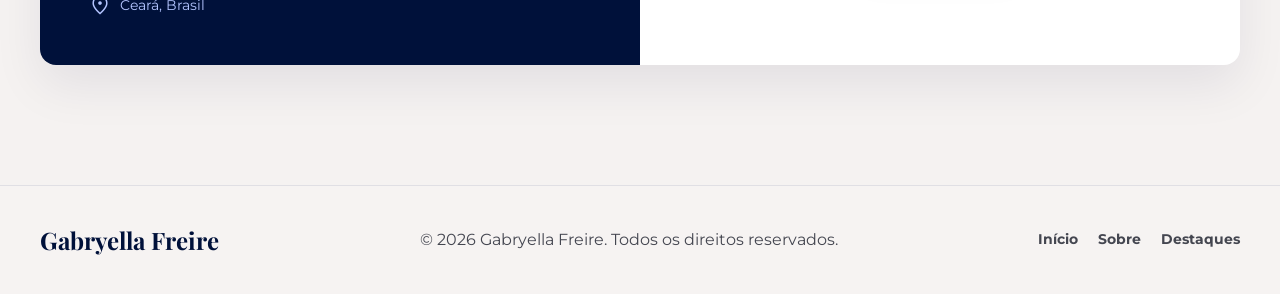
==== commit efbe7bb8: "ajustes pequenos" ====
--- a/index.html
+++ b/index.html
@@ -18,7 +18,12 @@
 
   <header class="site-header" id="topo">
     <nav class="nav container" aria-label="Navegação principal">
-      <a class="brand" href="#home" aria-label="Ir para o início">Gabryella Freire</a>
+      <div class="brand">
+        <a class="brand-logo-link" href="#home" aria-label="Ir para o início">
+          <img class="brand-logo" src="assets/images/gabryella-logo.png" alt="">
+        </a>
+        <span>Gabryella Freire</span>
+      </div>
 
       <button class="menu-toggle" type="button" aria-expanded="false" aria-controls="menu-principal" aria-label="Abrir menu">
         <span class="material-symbols-outlined" aria-hidden="true">menu</span>
@@ -74,7 +79,7 @@
 
         <div class="about-copy">
           <p>Sou acadêmica do 3º semestre de <strong>Medicina Veterinária</strong> pela UniAteneu, movida por uma paixão genuína pelo cuidado animal. Minha trajetória é complementada por uma formação técnica em Auxiliar de Veterinária, o que me proporcionou uma base prática sólida desde o início dos meus estudos.</p>
-          <p>Simultaneamente, curso o 2º semestre de <strong>Administração</strong> na Uninter. Essa formação dupla me permite unir a sensibilidade clínica com uma visão estratégica de gestão, desenvolvendo competências em marketing, ferramentas office e um atendimento ao cliente de excelência, focado em resultados e empatia.</p>
+          <p>Simultaneamente, curso o 2º semestre de <strong>Administração</strong> na Uninter. Essa formação dupla me permite unir a sensibilidade clínica com uma visão estratégica de gestão, desenvolvendo competências em marketing, ferramentas office e um atendimento ao cliente de excelência, focado em resultados e empatia, conseguindo também trabalhar e focar na área da administração.</p>
 
           <ul class="pillars" aria-label="Áreas de atuação">
             <li>
@@ -231,13 +236,21 @@
             <span class="contact-icon material-symbols-outlined" aria-hidden="true">contact_mail</span>
             <h3>Conecte-se comigo</h3>
             <p>Estou ansiosa para aplicar meus conhecimentos em sua clínica ou empresa.</p>
-            <a
-              class="button button-primary"
-              href="https://mail.google.com/mail/?view=cm&fs=1&to=gabyfreiire%40icloud.com&su=Contato%20pelo%20portf%C3%B3lio"
-              target="_blank"
-              rel="noopener noreferrer"
-              data-email-action
-            >Enviar email</a>
+            <div class="contact-actions">
+              <a
+                class="button button-primary"
+                href="https://mail.google.com/mail/?view=cm&fs=1&to=gabyfreiire%40icloud.com&su=Contato%20pelo%20portf%C3%B3lio"
+                target="_blank"
+                rel="noopener noreferrer"
+                data-email-action
+              >Enviar email</a>
+              <a
+                class="button button-primary"
+                href="https://wa.me/5585988719476?text=Ol%C3%A1%21%20Vim%20atrav%C3%A9s%20da%20sua%20landing%20page%20e%20gostaria%20de%20conversar%20sobre%20uma%20oportunidade."
+                target="_blank"
+                rel="noopener noreferrer"
+              >WhatsApp</a>
+            </div>
           </div>
         </div>
       </div>
--- a/style.css
+++ b/style.css
@@ -13,6 +13,12 @@
   --pink: #f8d8db;
   --pink-strong: #70585b;
   --decor-accent: #2790b0;
+  --decor-blue: #1584a8;
+  --decor-blue-soft: #9fd6e5;
+  --decor-pink: #df6f97;
+  --decor-flower-mask: url("data:image/svg+xml,%3Csvg xmlns='http://www.w3.org/2000/svg' viewBox='0 0 140 140'%3E%3Cpath fill='%23000' d='M70 65C55 18 21 22 29 60C-7 58-3 103 36 98C39 134 82 136 89 100C126 111 146 70 108 59C118 23 84 19 70 65Z'/%3E%3Ccircle fill='%23000' cx='70' cy='72' r='13'/%3E%3C/svg%3E");
+  --decor-paw-mask: url("data:image/svg+xml,%3Csvg xmlns='http://www.w3.org/2000/svg' viewBox='0 0 120 120'%3E%3Cellipse fill='%23000' cx='35' cy='35' rx='12' ry='17' transform='rotate(-18 35 35)'/%3E%3Cellipse fill='%23000' cx='58' cy='26' rx='12' ry='18'/%3E%3Cellipse fill='%23000' cx='82' cy='35' rx='12' ry='17' transform='rotate(18 82 35)'/%3E%3Cellipse fill='%23000' cx='96' cy='59' rx='11' ry='15' transform='rotate(28 96 59)'/%3E%3Cpath fill='%23000' d='M31 78C33 58 48 49 61 54C74 49 91 59 92 79C93 96 78 101 64 95C51 102 29 98 31 78Z'/%3E%3C/svg%3E");
+  --decor-leaf-mask: url("data:image/svg+xml,%3Csvg xmlns='http://www.w3.org/2000/svg' viewBox='0 0 140 140'%3E%3Cpath fill='%23000' d='M71 116C42 98 25 70 31 31C57 39 72 59 68 91C77 57 96 35 124 23C128 65 105 98 71 116Z'/%3E%3Cpath fill='%23000' d='M66 112C68 79 77 54 103 31L110 36C84 59 75 83 72 116Z'/%3E%3C/svg%3E");
   --shadow: 0 20px 50px rgba(0, 17, 58, 0.08);
   --shadow-hover: 0 26px 60px rgba(0, 17, 58, 0.14);
   --radius: 8px;
@@ -149,6 +155,26 @@
   line-height: 1.2;
 }
 
+.nav .brand {
+  display: flex;
+  align-items: center;
+  gap: 10px;
+}
+
+.brand-logo-link {
+  display: inline-grid;
+  width: 42px;
+  height: 42px;
+  flex: 0 0 auto;
+  place-items: center;
+}
+
+.brand-logo {
+  width: 100%;
+  height: 100%;
+  object-fit: contain;
+}
+
 .nav-list {
   display: flex;
   align-items: center;
@@ -196,7 +222,28 @@
   padding-top: 136px;
 }
 
+.hero::before {
+  content: "";
+  position: absolute;
+  right: -48px;
+  top: 24%;
+  z-index: 0;
+  width: clamp(132px, 12vw, 210px);
+  aspect-ratio: 1;
+  border: 1px solid rgba(21, 132, 168, 0.13);
+  border-radius: 50%;
+  background:
+    radial-gradient(circle at 30% 28%, rgba(21, 132, 168, 0.16) 0 5px, transparent 6px),
+    radial-gradient(circle at 58% 38%, rgba(223, 111, 151, 0.16) 0 4px, transparent 5px),
+    radial-gradient(circle at 42% 66%, rgba(0, 35, 102, 0.1) 0 3px, transparent 4px);
+  opacity: 0.7;
+  pointer-events: none;
+  transform: rotate(-14deg);
+}
+
 .hero-grid {
+  position: relative;
+  z-index: 1;
   display: grid;
   grid-template-columns: minmax(0, 1fr) minmax(320px, 0.78fr);
   gap: 72px;
@@ -354,21 +401,77 @@
 .decor {
   position: absolute;
   z-index: 0;
-  color: var(--decor-accent);
-  font-size: 7.5rem;
-  opacity: 0.13;
+  width: clamp(108px, 11vw, 176px);
+  aspect-ratio: 1;
+  color: transparent;
+  font-size: 0;
+  opacity: 1;
   pointer-events: none;
   user-select: none;
+  filter: drop-shadow(0 18px 28px rgba(0, 17, 58, 0.05));
+}
+
+.decor::before,
+.decor::after {
+  content: "";
+  position: absolute;
+  pointer-events: none;
+}
+
+.decor::before {
+  inset: 0;
+  background: linear-gradient(135deg, var(--decor-blue-soft), var(--decor-blue));
+  mask: var(--decor-mask) center / contain no-repeat;
+  opacity: var(--decor-opacity, 0.18);
+  -webkit-mask: var(--decor-mask) center / contain no-repeat;
+}
+
+.decor::after {
+  width: 34%;
+  height: 34%;
+  border: 1px solid rgba(21, 132, 168, 0.22);
+  border-radius: 999px;
+  opacity: 0.28;
 }
 
 .decor-leaf {
   top: 116px;
   left: 5vw;
+  width: clamp(136px, 12vw, 200px);
+  --decor-mask: var(--decor-flower-mask);
+  --decor-opacity: 0.24;
+  transform: rotate(-18deg);
+}
+
+.decor-leaf::before {
+  background:
+    radial-gradient(circle at 48% 60%, rgba(112, 88, 91, 0.34) 0 12%, transparent 13%),
+    radial-gradient(circle at 42% 42%, rgba(248, 216, 219, 0.96), rgba(223, 111, 151, 0.76) 52%, rgba(112, 88, 91, 0.44));
+}
+
+.decor-leaf::after {
+  right: -8%;
+  top: 18%;
+  background:
+    radial-gradient(circle at 20% 20%, rgba(248, 216, 219, 0.68) 0 8%, transparent 9%),
+    radial-gradient(circle at 58% 34%, rgba(21, 132, 168, 0.35) 0 6%, transparent 7%),
+    radial-gradient(circle at 74% 68%, rgba(223, 111, 151, 0.44) 0 7%, transparent 8%);
+  border-color: transparent;
 }
 
 .decor-paw {
   right: 5vw;
   bottom: 76px;
+  width: clamp(112px, 10vw, 168px);
+  --decor-mask: var(--decor-paw-mask);
+  --decor-opacity: 0.19;
+  transform: rotate(-10deg);
+}
+
+.decor-paw::after {
+  left: -12%;
+  bottom: 8%;
+  border-color: rgba(0, 35, 102, 0.2);
 }
 
 .about {
@@ -386,8 +489,76 @@
 .decor-about-paw {
   right: 7vw;
   bottom: 42px;
-  font-size: 5.8rem;
-  opacity: 0.095;
+  width: clamp(104px, 9vw, 148px);
+  --decor-mask: var(--decor-paw-mask);
+  --decor-opacity: 0.16;
+  transform: rotate(10deg);
+}
+
+.decor-about-paw::after {
+  left: -10%;
+  bottom: 4%;
+}
+
+@keyframes aboutDecorFloat {
+  0%,
+  100% {
+    transform: translate3d(0, 0, 0) rotate(-8deg);
+  }
+
+  50% {
+    transform: translate3d(0, -8px, 0) rotate(-5deg);
+  }
+}
+
+@media (min-width: 981px) {
+  .about .section-heading {
+    position: relative;
+  }
+
+  .about .section-heading::before,
+  .about .section-heading::after {
+    content: "";
+    position: absolute;
+    pointer-events: none;
+  }
+
+  .about .section-heading::before {
+    left: clamp(8px, 2vw, 28px);
+    top: calc(100% + 42px);
+    width: clamp(178px, 18vw, 260px);
+    aspect-ratio: 1.18;
+    border: 1px solid rgba(21, 132, 168, 0.13);
+    border-radius: 48% 52% 45% 55%;
+    background:
+      radial-gradient(circle at 24% 28%, rgba(223, 111, 151, 0.16) 0 10px, transparent 11px),
+      radial-gradient(circle at 72% 22%, rgba(21, 132, 168, 0.12) 0 7px, transparent 8px),
+      radial-gradient(circle at 65% 72%, rgba(0, 35, 102, 0.08) 0 5px, transparent 6px);
+    opacity: 0.72;
+    transform: rotate(-8deg);
+    animation: aboutDecorFloat 9s ease-in-out infinite;
+  }
+
+  .about .section-heading::after {
+    left: clamp(82px, 8vw, 132px);
+    top: calc(100% + 86px);
+    width: clamp(78px, 7vw, 112px);
+    aspect-ratio: 1;
+    background:
+      radial-gradient(circle at 48% 60%, rgba(112, 88, 91, 0.2) 0 12%, transparent 13%),
+      radial-gradient(circle at 42% 42%, rgba(248, 216, 219, 0.78), rgba(223, 111, 151, 0.42) 56%, rgba(21, 132, 168, 0.18));
+    filter: drop-shadow(0 18px 28px rgba(0, 17, 58, 0.05));
+    mask: var(--decor-flower-mask) center / contain no-repeat;
+    opacity: 0.2;
+    transform: rotate(14deg);
+    -webkit-mask: var(--decor-flower-mask) center / contain no-repeat;
+  }
+}
+
+@media (prefers-reduced-motion: reduce) {
+  .about .section-heading::before {
+    animation: none;
+  }
 }
 
 .highlights {
@@ -395,18 +566,38 @@
   overflow: hidden;
 }
 
+.highlights::after {
+  content: "";
+  position: absolute;
+  left: -54px;
+  bottom: 16%;
+  width: clamp(96px, 10vw, 150px);
+  aspect-ratio: 1;
+  border-radius: 50%;
+  background:
+    radial-gradient(circle at 45% 18%, rgba(248, 216, 219, 0.42) 0 8px, transparent 9px),
+    radial-gradient(circle at 72% 46%, rgba(21, 132, 168, 0.14) 0 6px, transparent 7px),
+    radial-gradient(circle at 32% 70%, rgba(0, 35, 102, 0.09) 0 4px, transparent 5px);
+  opacity: 0.82;
+  pointer-events: none;
+}
+
 .decor-highlights-leaf {
   top: 72px;
   left: 4vw;
-  font-size: 5.4rem;
-  opacity: 0.085;
+  width: clamp(98px, 8vw, 138px);
+  --decor-mask: var(--decor-leaf-mask);
+  --decor-opacity: 0.16;
+  transform: rotate(18deg);
 }
 
 .decor-highlights-paw {
   right: 4vw;
   bottom: 92px;
-  font-size: 6rem;
-  opacity: 0.075;
+  width: clamp(112px, 9vw, 152px);
+  --decor-mask: var(--decor-paw-mask);
+  --decor-opacity: 0.15;
+  transform: rotate(-8deg);
 }
 
 .split {
@@ -532,8 +723,9 @@
   position: absolute;
   right: 20px;
   bottom: 8px;
-  color: rgba(0, 17, 58, 0.045);
+  color: rgba(21, 132, 168, 0.075);
   font-size: 6rem;
+  filter: drop-shadow(0 14px 24px rgba(0, 17, 58, 0.04));
 }
 
 .card:nth-child(4) .card-watermark {
@@ -541,6 +733,7 @@
   right: -18px;
   bottom: auto;
   font-size: 12rem;
+  color: rgba(0, 35, 102, 0.055);
   transform: rotate(12deg);
 }
 
@@ -617,7 +810,7 @@
   position: relative;
   z-index: 1;
   display: grid;
-  grid-template-columns: repeat(2, minmax(0, 1fr));
+  grid-template-columns: 1fr;
   column-gap: 32px;
   row-gap: 10px;
 }
@@ -738,13 +931,29 @@
   align-items: center;
   justify-items: center;
   padding: 48px;
-  color: var(--decor-accent);
-  opacity: 0.055;
   pointer-events: none;
 }
 
 .contact-pattern .material-symbols-outlined {
-  font-size: 4rem;
+  width: 72px;
+  aspect-ratio: 1;
+  color: transparent;
+  font-size: 0;
+  background: linear-gradient(135deg, var(--decor-blue-soft), var(--decor-blue));
+  mask: var(--decor-mask) center / contain no-repeat;
+  opacity: 0.085;
+  -webkit-mask: var(--decor-mask) center / contain no-repeat;
+}
+
+.contact-pattern .material-symbols-outlined:nth-child(odd) {
+  --decor-mask: var(--decor-leaf-mask);
+  opacity: 0.075;
+}
+
+.contact-pattern .material-symbols-outlined:nth-child(even) {
+  --decor-mask: var(--decor-paw-mask);
+  background: linear-gradient(135deg, rgba(248, 216, 219, 0.9), var(--decor-pink));
+  opacity: 0.105;
 }
 
 .contact-cta-content {
@@ -770,6 +979,13 @@
 .contact-cta-content p {
   margin: 16px 0 30px;
   color: var(--muted);
+}
+
+.contact-actions {
+  display: flex;
+  flex-direction: column;
+  align-items: center;
+  gap: 14px;
 }
 
 .site-footer {
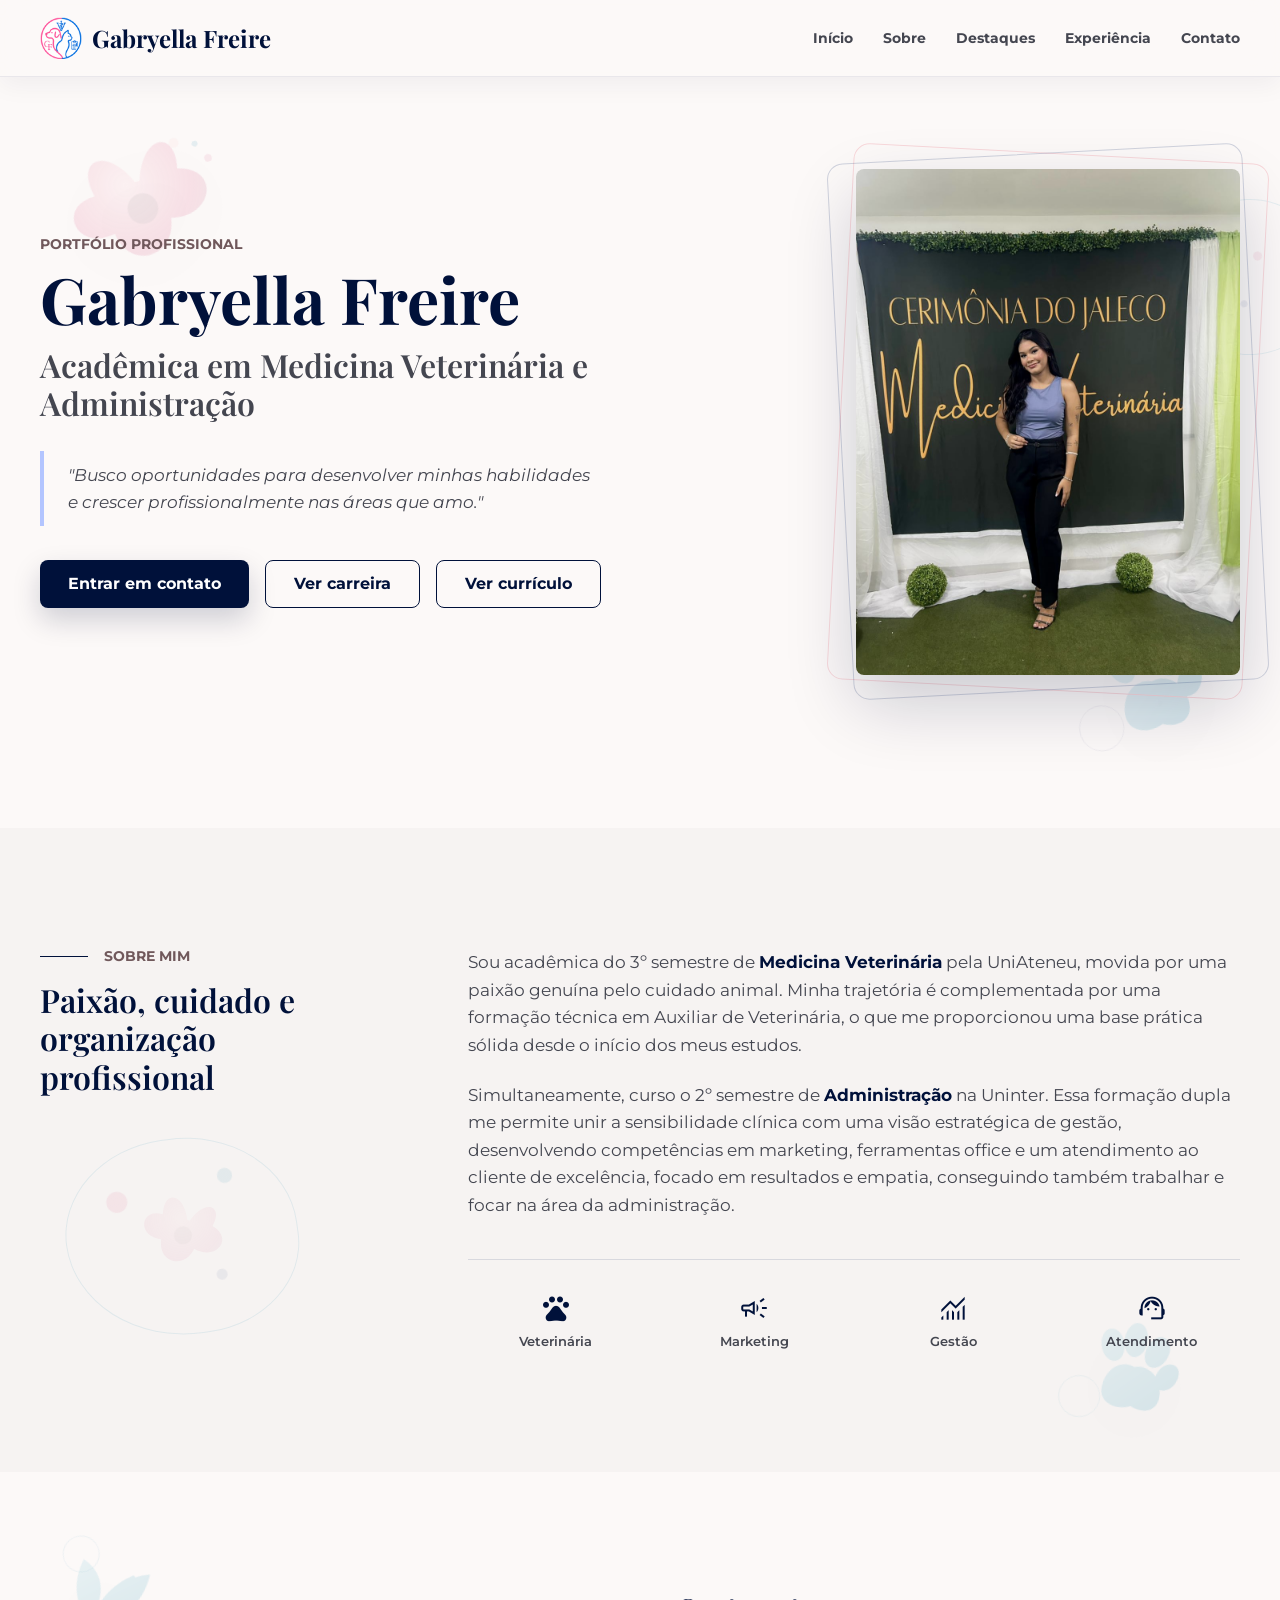
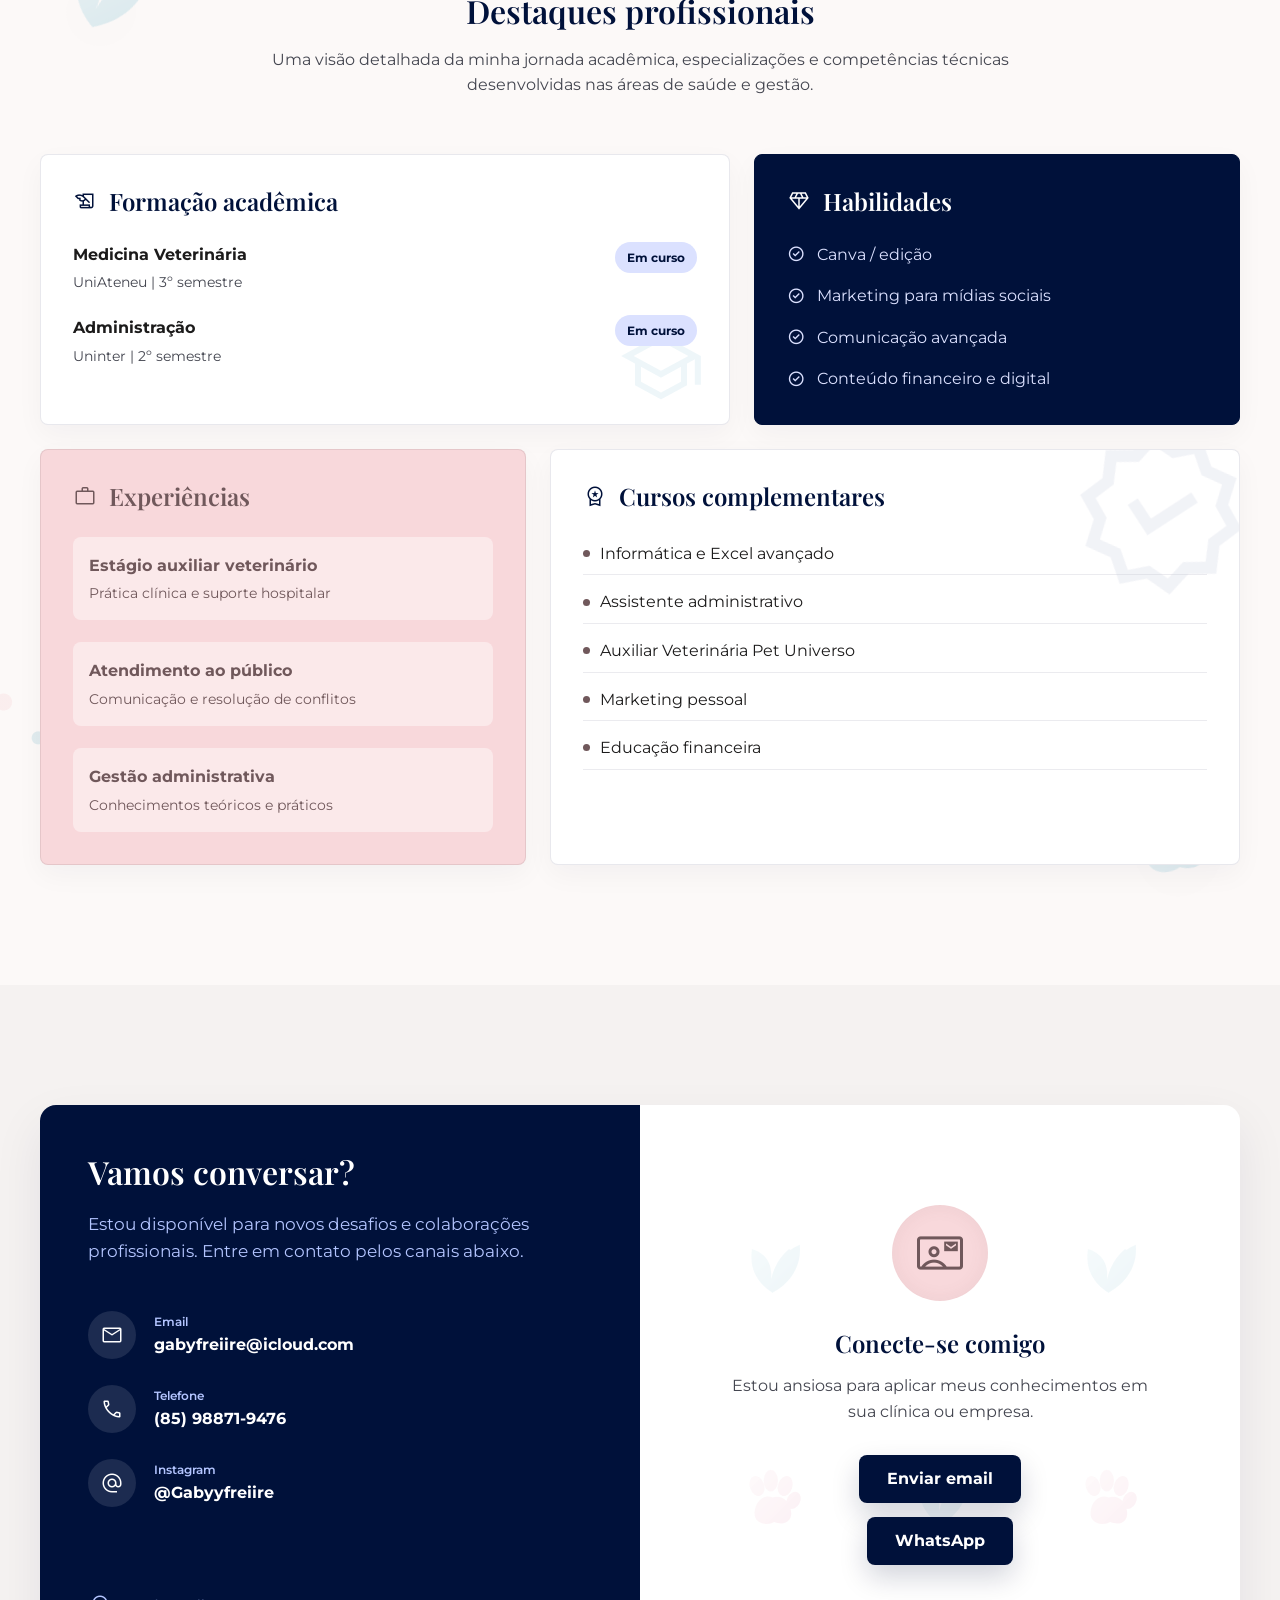
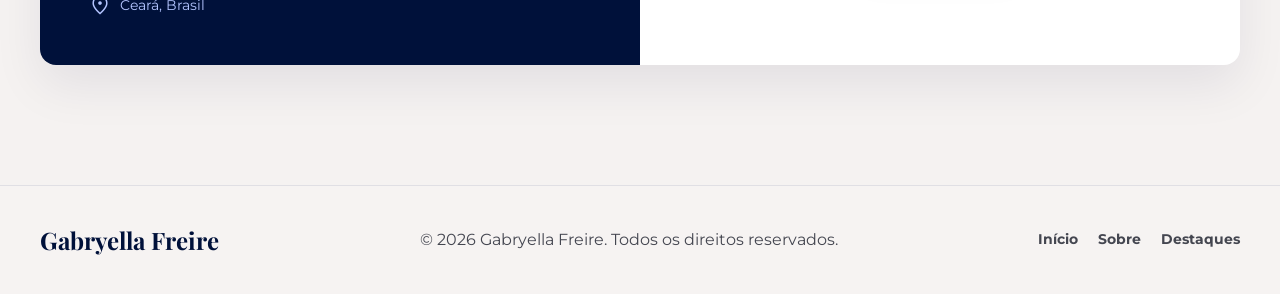
==== commit a8a1bced: "test: trocar imagem do hero" ====
--- a/index.html
+++ b/index.html
@@ -61,7 +61,7 @@
         <div class="portrait-wrap" aria-label="Retrato profissional de Gabryella Freire">
           <div class="portrait-frame">
             <img
-              src="assets/images/gabryella-hero.png"
+              src="assets/images/gabryella-hero-com-fundo.jpeg"
               alt="Gabryella Freire em retrato profissional"
             >
           </div>
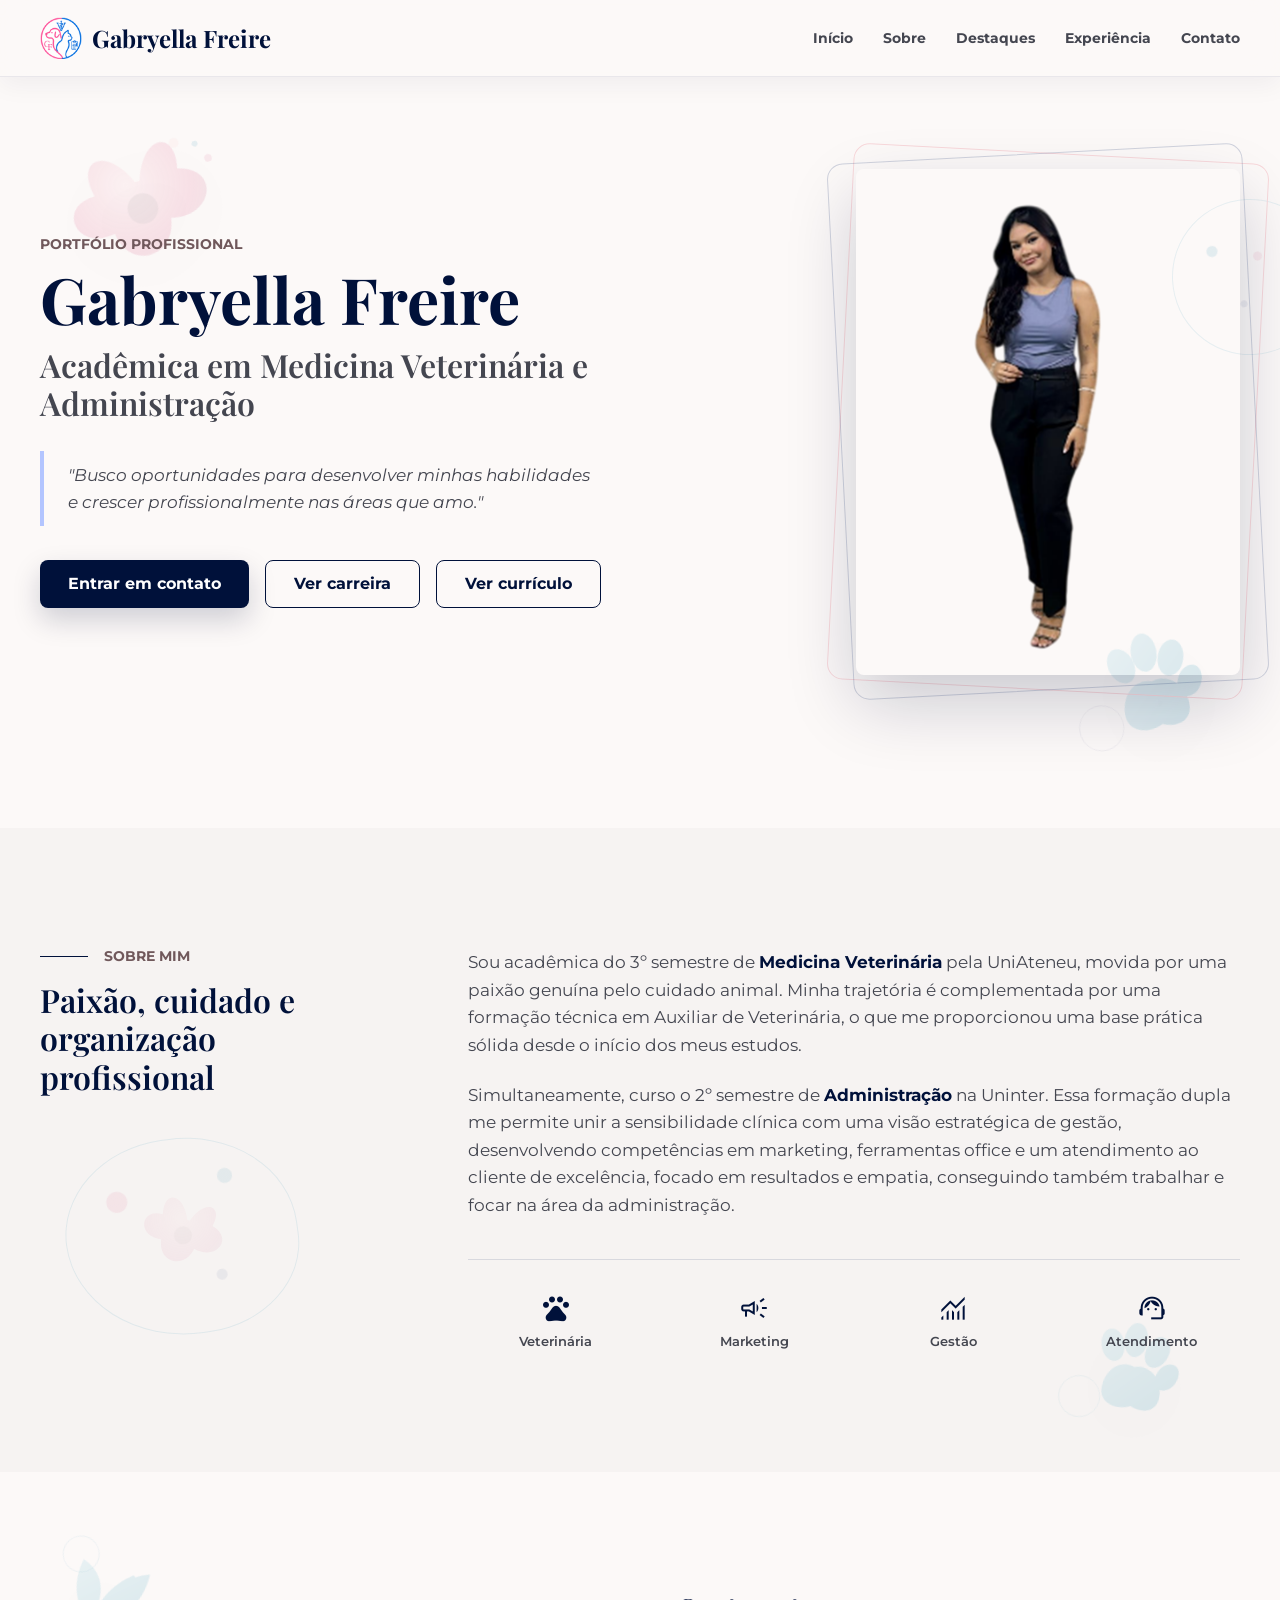
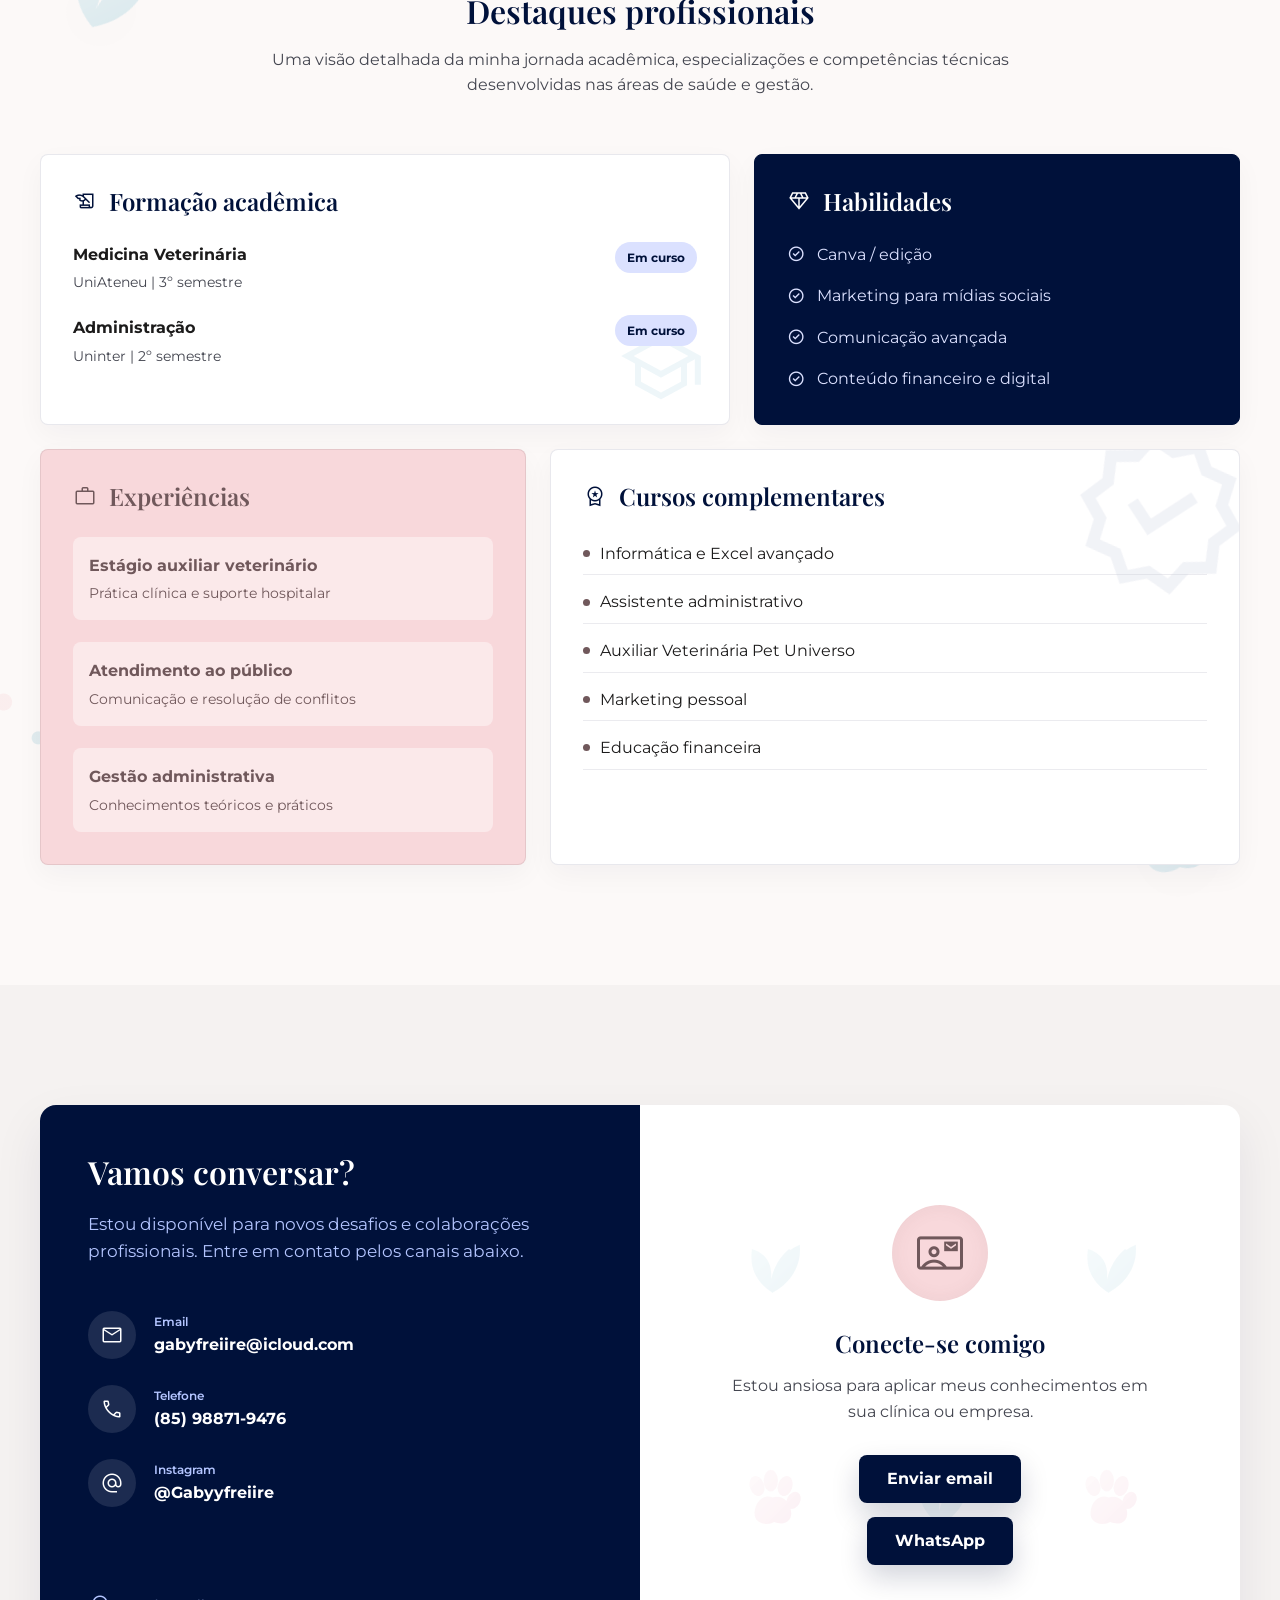
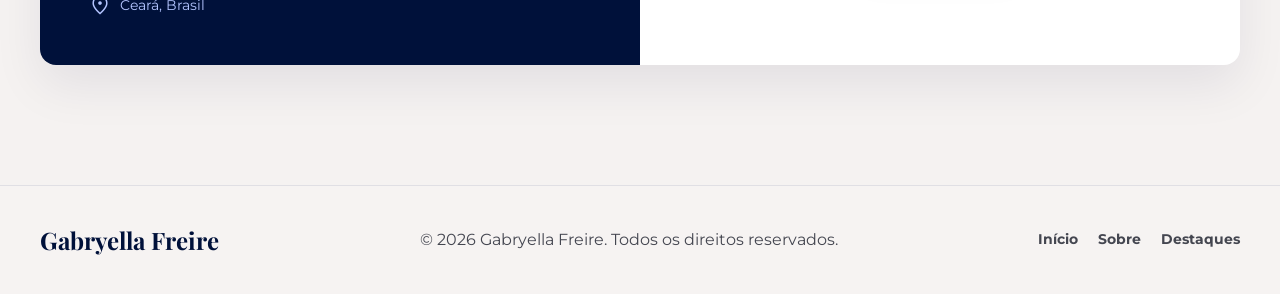
==== commit ad954197: "fix: evitar cache antigo do css no main" ====
--- a/index.html
+++ b/index.html
@@ -11,7 +11,7 @@
   <link rel="preconnect" href="https://fonts.gstatic.com" crossorigin>
   <link href="https://fonts.googleapis.com/css2?family=Montserrat:wght@400;500;600;700&family=Playfair+Display:wght@600;700&display=swap" rel="stylesheet">
   <link href="https://fonts.googleapis.com/css2?family=Material+Symbols+Outlined:wght,FILL@100..700,0..1&display=swap" rel="stylesheet">
-  <link rel="stylesheet" href="style.css">
+  <link rel="stylesheet" href="style.css?v=20260518">
 </head>
 <body>
   <a class="skip-link" href="#conteudo">Pular para o conteúdo</a>
@@ -61,7 +61,7 @@
         <div class="portrait-wrap" aria-label="Retrato profissional de Gabryella Freire">
           <div class="portrait-frame">
             <img
-              src="assets/images/gabryella-hero-com-fundo.jpeg"
+              src="assets/images/gabryella-hero.png"
               alt="Gabryella Freire em retrato profissional"
             >
           </div>
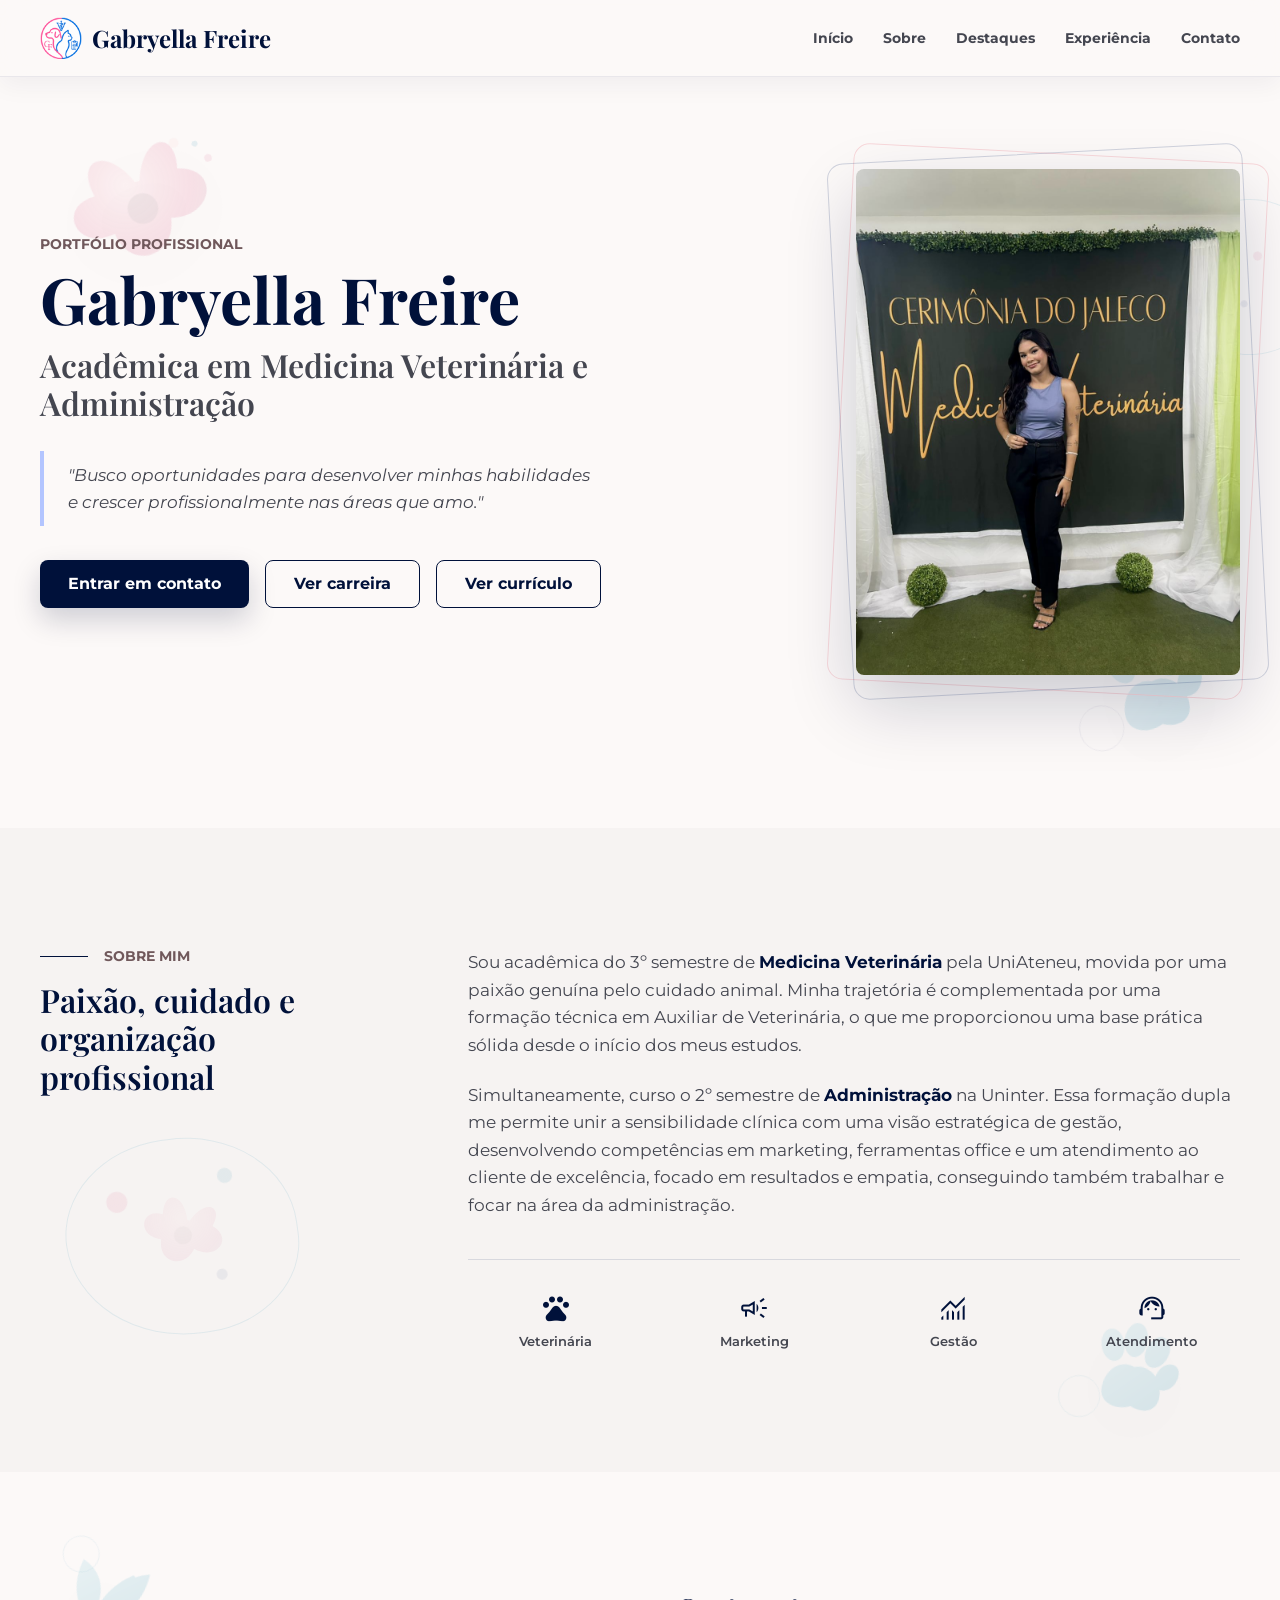
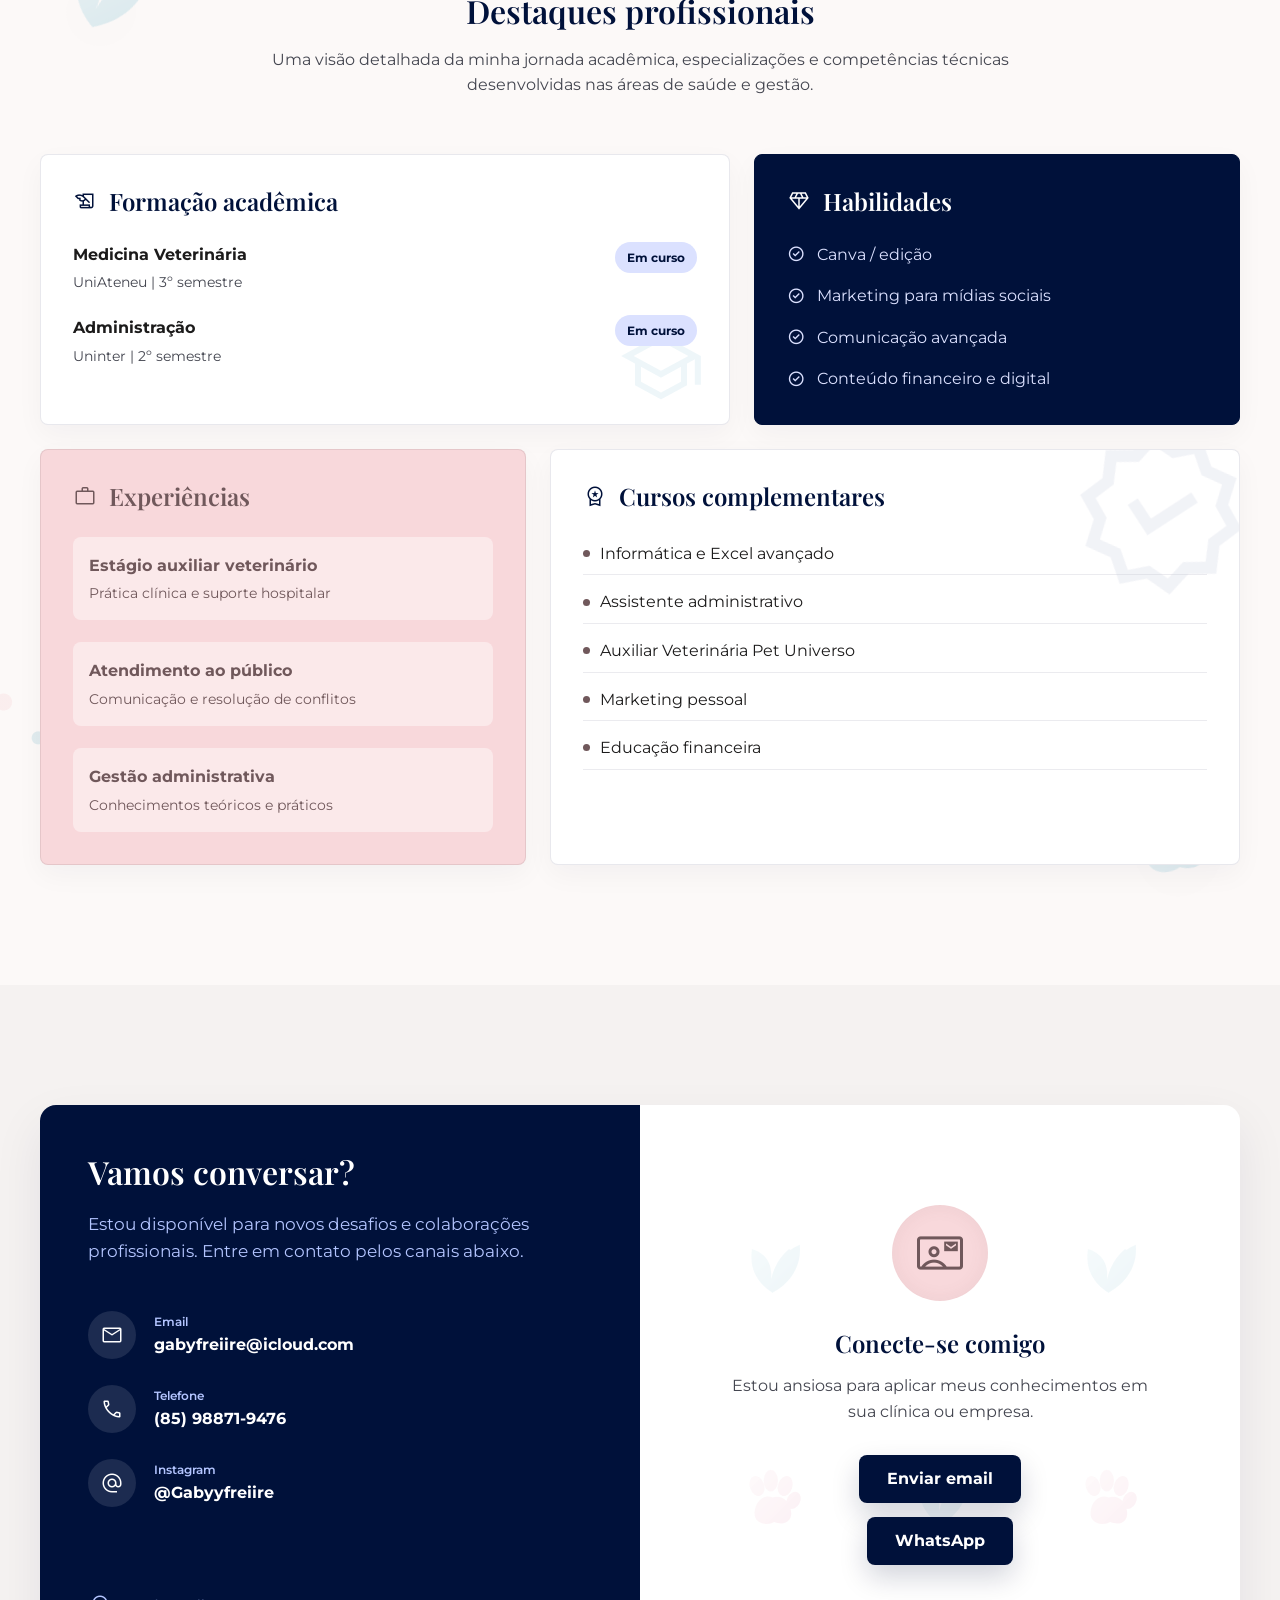
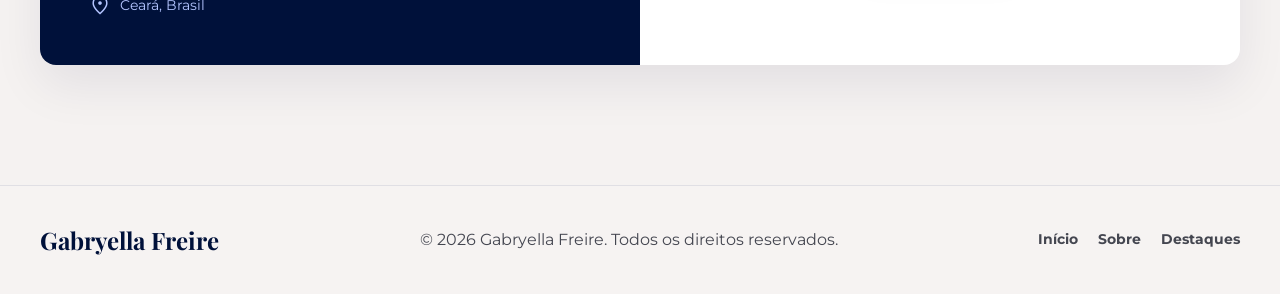
==== commit 693b9580: "Merge branch 'teste/hero-com-fundo'" ====
--- a/index.html
+++ b/index.html
@@ -61,7 +61,7 @@
         <div class="portrait-wrap" aria-label="Retrato profissional de Gabryella Freire">
           <div class="portrait-frame">
             <img
-              src="assets/images/gabryella-hero.png"
+              src="assets/images/gabryella-hero-com-fundo.jpeg"
               alt="Gabryella Freire em retrato profissional"
             >
           </div>
